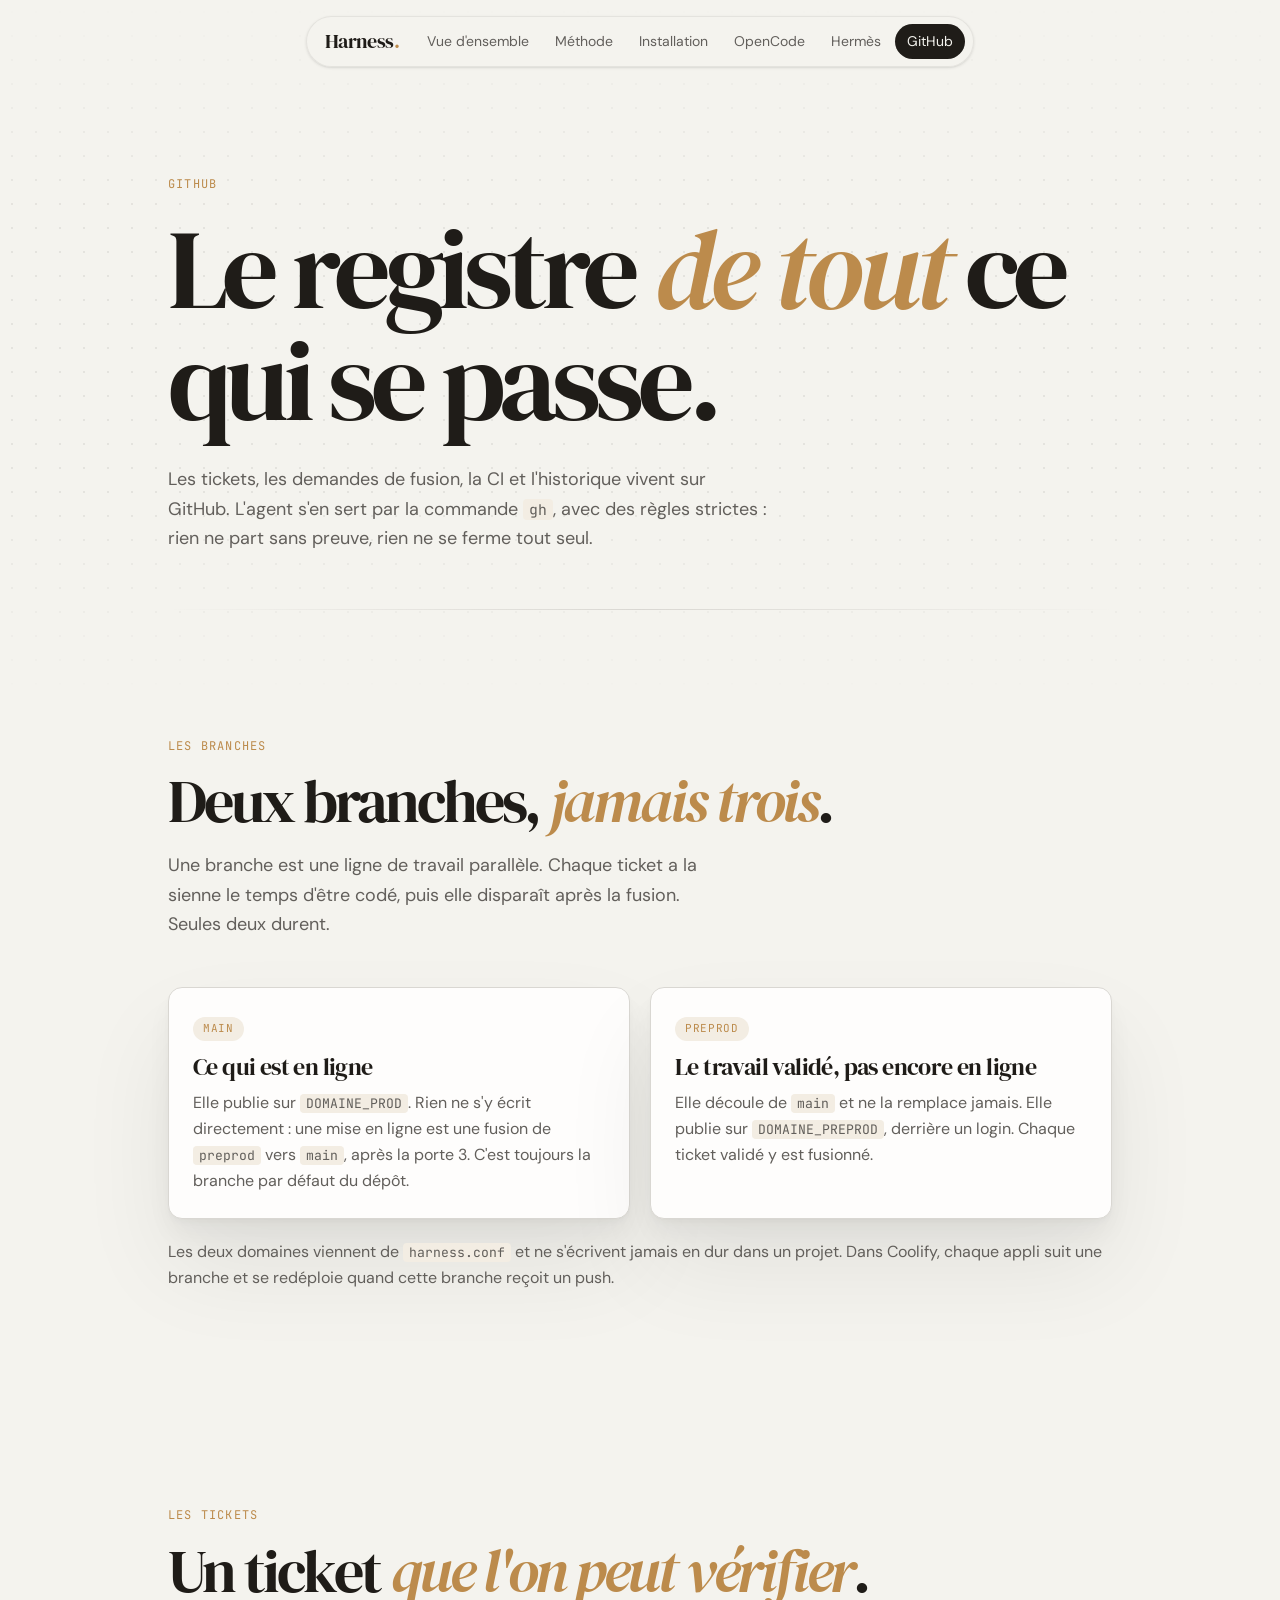
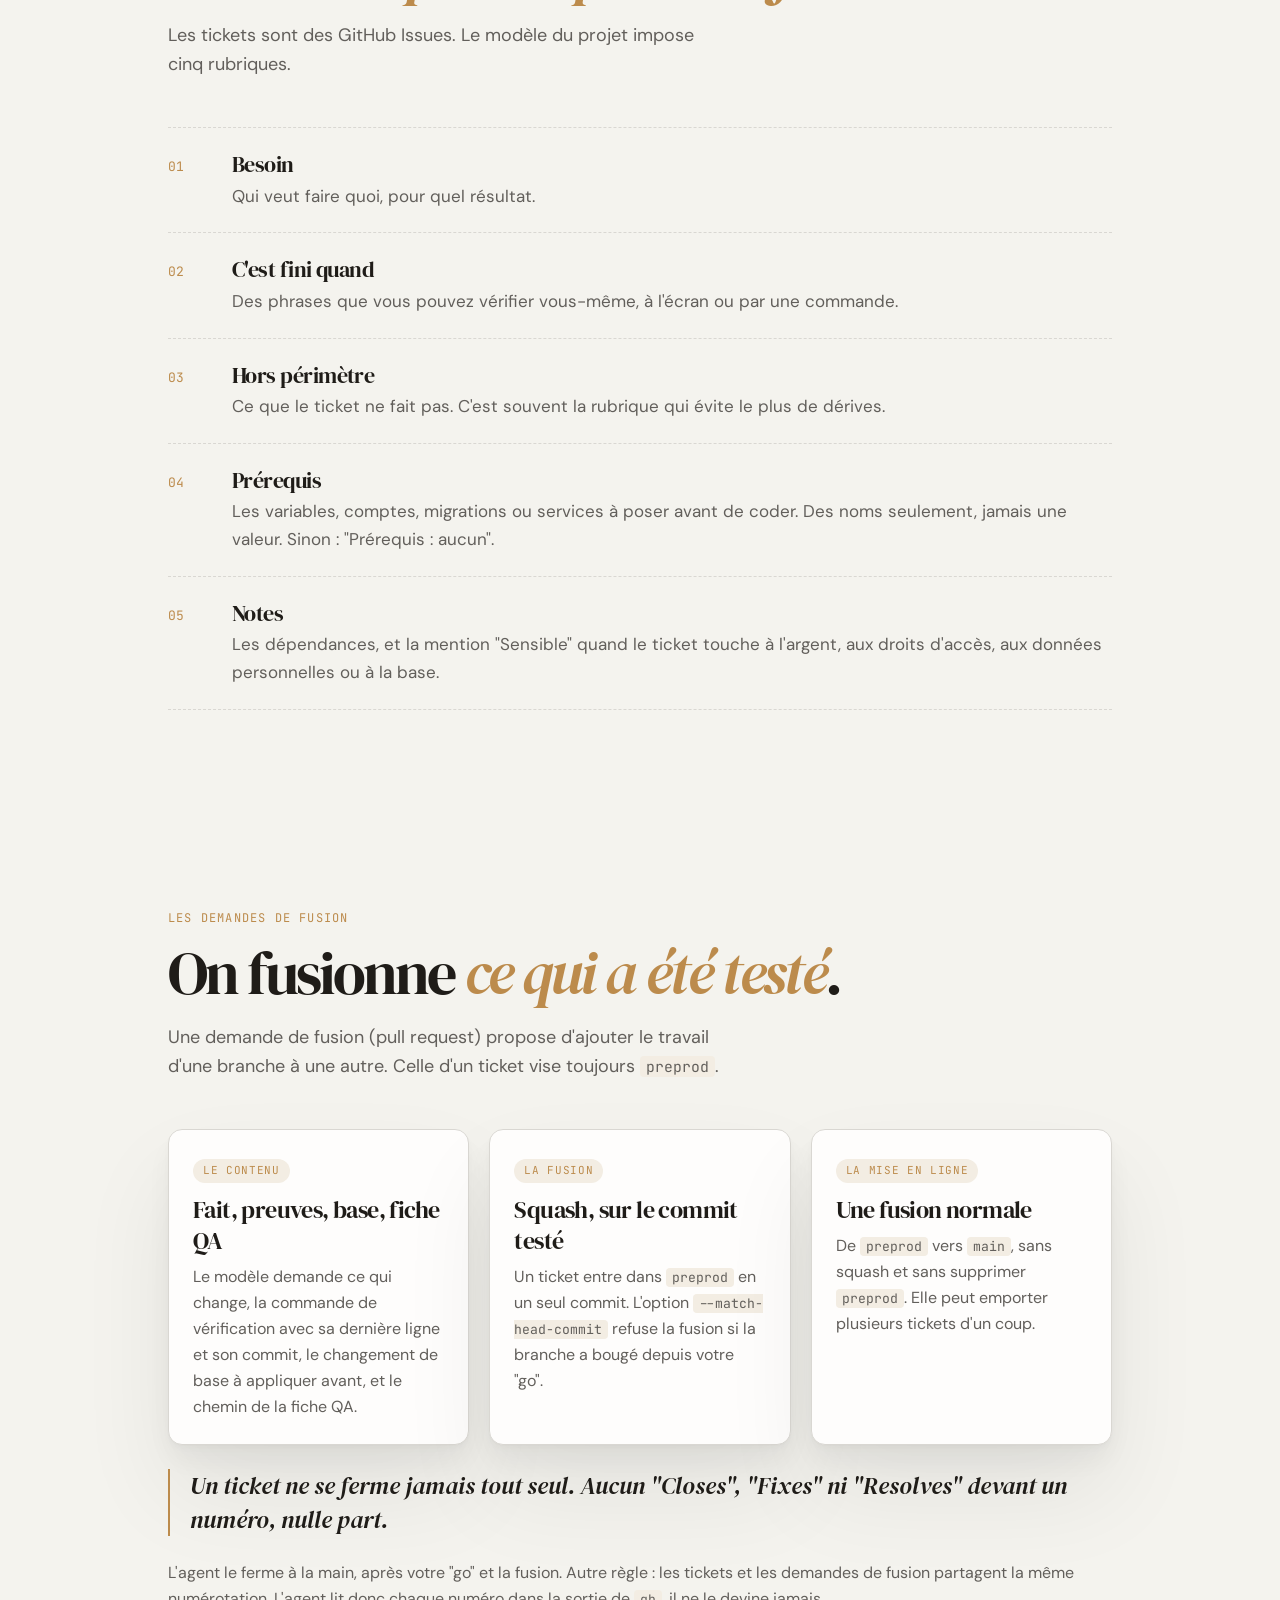
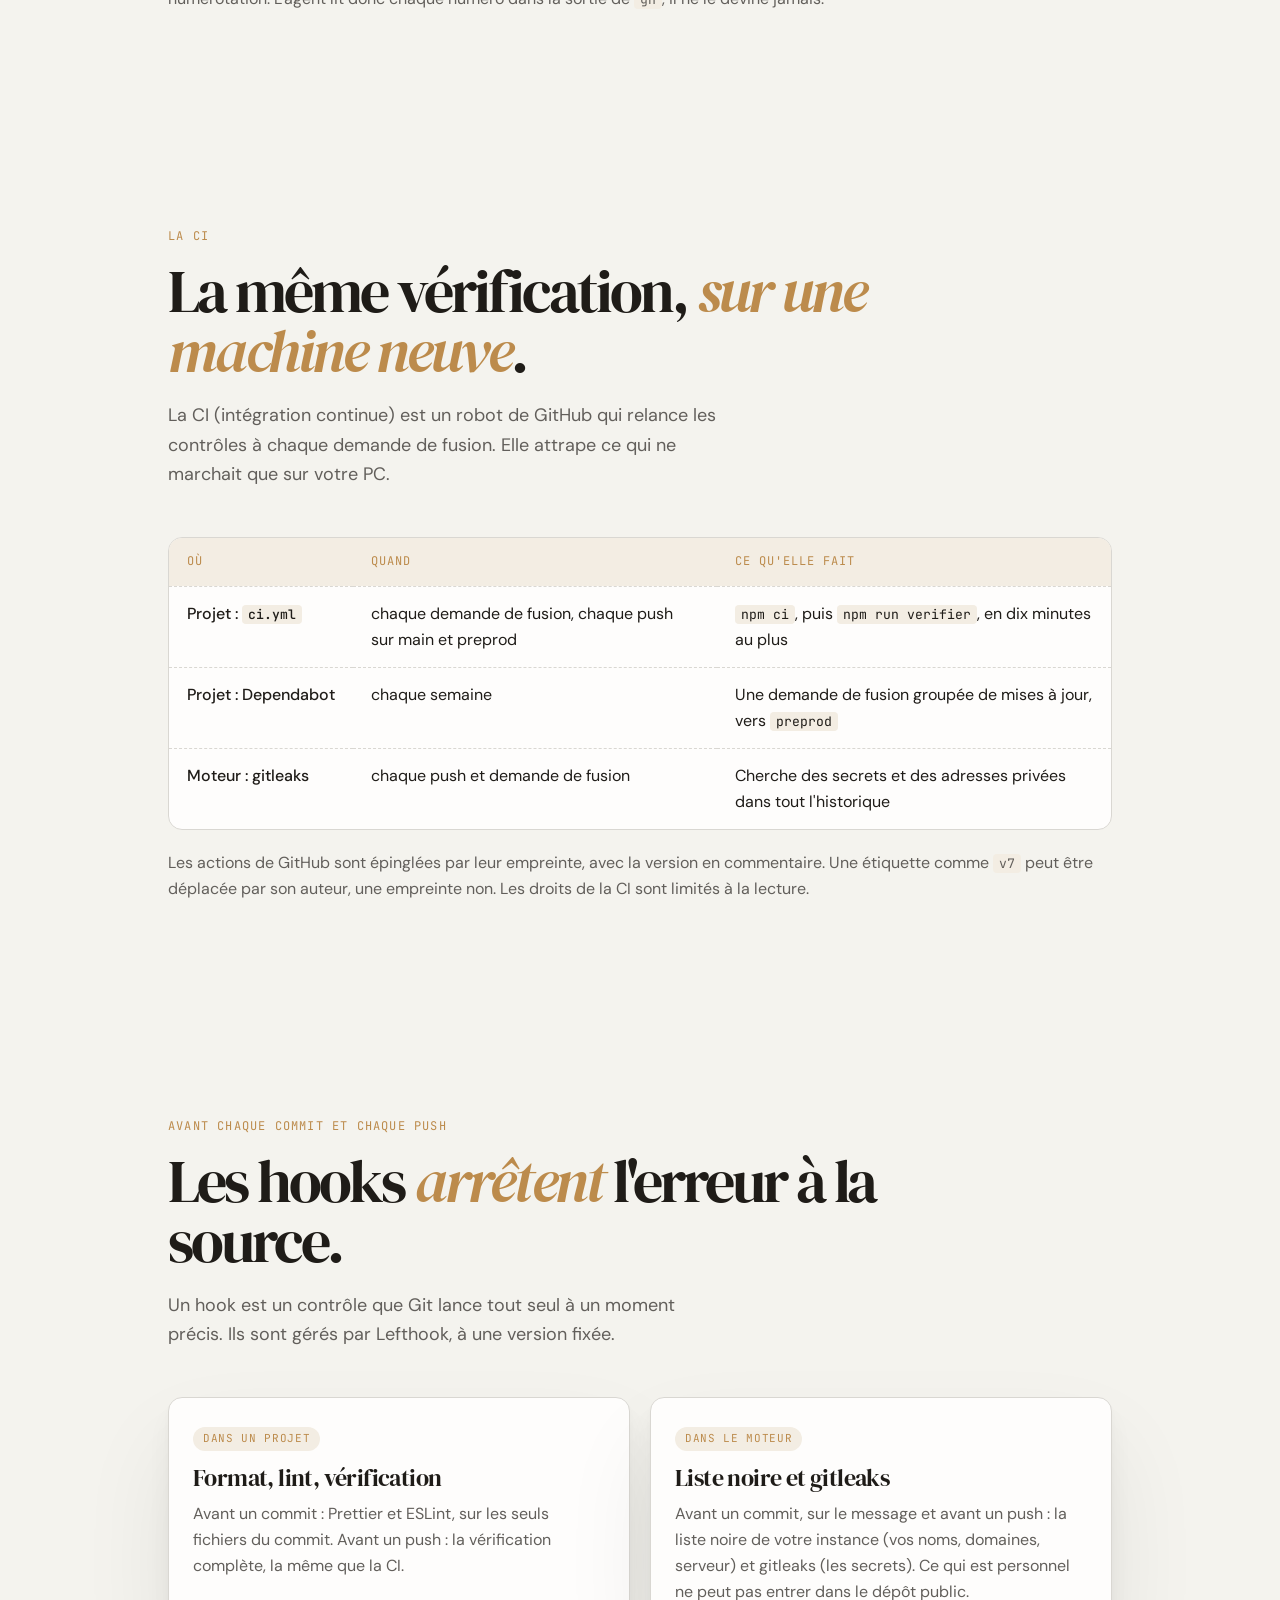
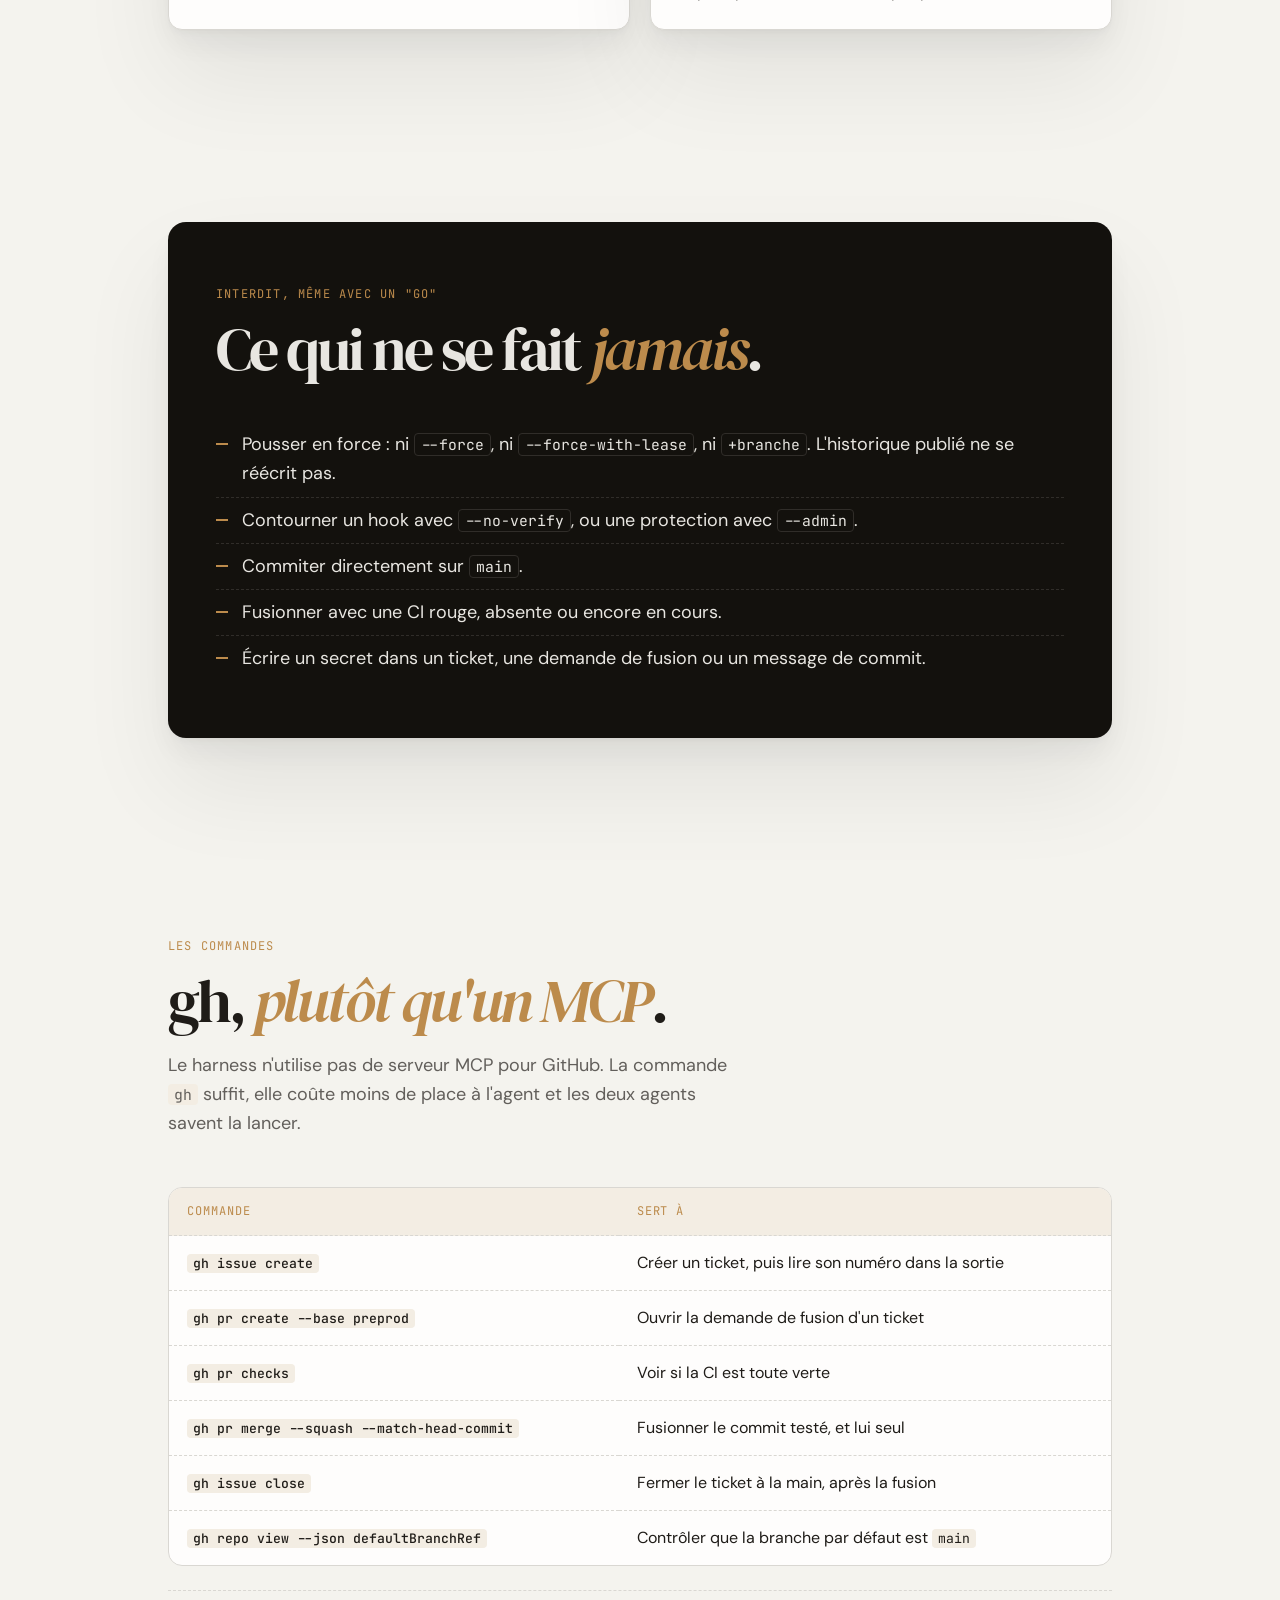
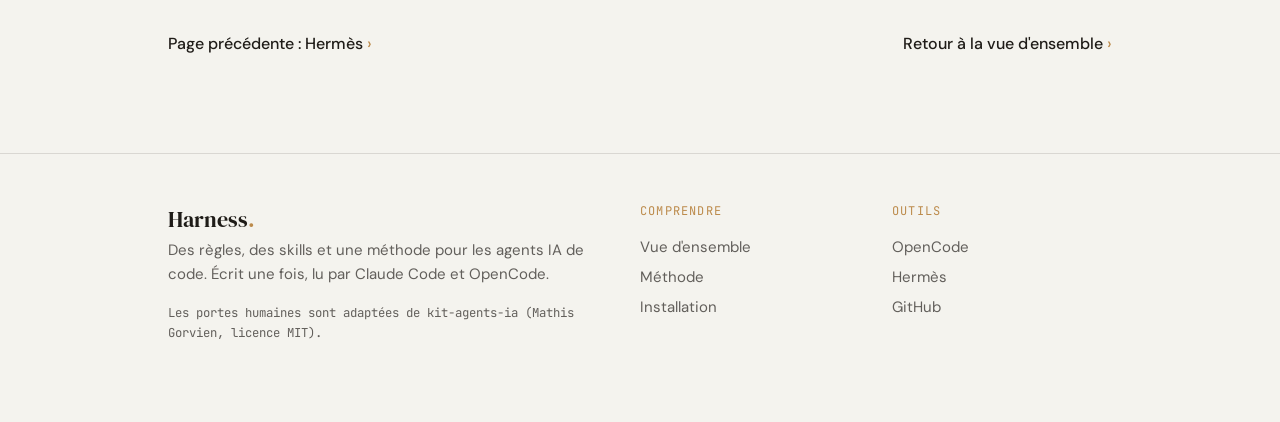
==== site/github.html @ 0ce88438 "Site de présentation du harness, six pages, lien depuis le README - site/ : vue d'ensemble, méthode," ====
<!doctype html>
<html lang="fr">
<head>
<meta charset="utf-8">
<meta name="viewport" content="width=device-width, initial-scale=1">
<title>Harness : GitHub</title>
<meta name="description" content="Comment le harness se sert de GitHub : deux branches, des tickets fins, des demandes de fusion prouvées, la CI et les garde-fous avant chaque push.">
<script>document.documentElement.classList.add("js")</script>
<link rel="preconnect" href="https://fonts.googleapis.com">
<link rel="preconnect" href="https://fonts.gstatic.com" crossorigin>
<link rel="stylesheet" href="https://fonts.googleapis.com/css2?family=DM+Sans:opsz,wght@9..40,400;9..40,500&family=DM+Serif+Display:ital@0;1&family=JetBrains+Mono&display=swap">
<link rel="stylesheet" href="assets/style.css">
<script src="assets/site.js" defer></script>
</head>
<body>
<a class="saut" href="#contenu">Aller au contenu</a>
<nav class="nav" aria-label="Pages du site">
  <div class="nav-pilule">
    <a class="nav-logo" href="index.html">Harness<span>.</span></a>
    <div class="nav-liens">
      <a href="index.html">Vue d'ensemble</a>
      <a href="methode.html">Méthode</a>
      <a href="installation.html">Installation</a>
      <a href="opencode.html">OpenCode</a>
      <a href="hermes.html">Hermès</a>
      <a href="github.html" aria-current="page">GitHub</a>
    </div>
  </div>
</nav>

<main id="contenu">
  <header class="hero">
    <div class="conteneur" data-decale="0.1">
      <span class="etiquette apparait">GitHub</span>
      <h1 class="apparait">Le registre <em>de tout</em> ce qui se passe.</h1>
      <p class="hero-texte apparait">Les tickets, les demandes de fusion, la CI et l'historique vivent sur GitHub. L'agent s'en sert par la commande <code>gh</code>, avec des règles strictes : rien ne part sans preuve, rien ne se ferme tout seul.</p>
      <div class="ligne-degrade apparait"></div>
    </div>
  </header>

  <section style="padding-top:24px">
    <div class="conteneur">
      <div class="titre-section">
        <span class="etiquette apparait">Les branches</span>
        <h2 class="masque"><span>Deux branches, <em>jamais trois</em>.</span></h2>
        <p class="sous-titre apparait">Une branche est une ligne de travail parallèle. Chaque ticket a la sienne le temps d'être codé, puis elle disparaît après la fusion. Seules deux durent.</p>
      </div>
      <div class="grille g2" data-decale="0.1">
        <article class="carte apparait"><span class="pastille">main</span><h3>Ce qui est en ligne</h3><p>Elle publie sur <code>DOMAINE_PROD</code>. Rien ne s'y écrit directement : une mise en ligne est une fusion de <code>preprod</code> vers <code>main</code>, après la porte 3. C'est toujours la branche par défaut du dépôt.</p></article>
        <article class="carte apparait"><span class="pastille">preprod</span><h3>Le travail validé, pas encore en ligne</h3><p>Elle découle de <code>main</code> et ne la remplace jamais. Elle publie sur <code>DOMAINE_PREPROD</code>, derrière un login. Chaque ticket validé y est fusionné.</p></article>
      </div>
      <p class="gris apparait" style="margin-top:20px;font-size:16px">Les deux domaines viennent de <code>harness.conf</code> et ne s'écrivent jamais en dur dans un projet. Dans Coolify, chaque appli suit une branche et se redéploie quand cette branche reçoit un push.</p>
    </div>
  </section>

  <section>
    <div class="conteneur">
      <div class="titre-section">
        <span class="etiquette apparait">Les tickets</span>
        <h2 class="masque"><span>Un ticket <em>que l'on peut vérifier</em>.</span></h2>
        <p class="sous-titre apparait">Les tickets sont des GitHub Issues. Le modèle du projet impose cinq rubriques.</p>
      </div>
      <ol class="numerotee" data-decale="0.06">
        <li class="apparait"><div><h3>Besoin</h3><p>Qui veut faire quoi, pour quel résultat.</p></div></li>
        <li class="apparait"><div><h3>C'est fini quand</h3><p>Des phrases que vous pouvez vérifier vous-même, à l'écran ou par une commande.</p></div></li>
        <li class="apparait"><div><h3>Hors périmètre</h3><p>Ce que le ticket ne fait pas. C'est souvent la rubrique qui évite le plus de dérives.</p></div></li>
        <li class="apparait"><div><h3>Prérequis</h3><p>Les variables, comptes, migrations ou services à poser avant de coder. Des noms seulement, jamais une valeur. Sinon : "Prérequis : aucun".</p></div></li>
        <li class="apparait"><div><h3>Notes</h3><p>Les dépendances, et la mention "Sensible" quand le ticket touche à l'argent, aux droits d'accès, aux données personnelles ou à la base.</p></div></li>
      </ol>
    </div>
  </section>

  <section>
    <div class="conteneur">
      <div class="titre-section">
        <span class="etiquette apparait">Les demandes de fusion</span>
        <h2 class="masque"><span>On fusionne <em>ce qui a été testé</em>.</span></h2>
        <p class="sous-titre apparait">Une demande de fusion (pull request) propose d'ajouter le travail d'une branche à une autre. Celle d'un ticket vise toujours <code>preprod</code>.</p>
      </div>
      <div class="grille g3" data-decale="0.08">
        <article class="carte apparait"><span class="pastille">le contenu</span><h3>Fait, preuves, base, fiche QA</h3><p>Le modèle demande ce qui change, la commande de vérification avec sa dernière ligne et son commit, le changement de base à appliquer avant, et le chemin de la fiche QA.</p></article>
        <article class="carte apparait"><span class="pastille">la fusion</span><h3>Squash, sur le commit testé</h3><p>Un ticket entre dans <code>preprod</code> en un seul commit. L'option <code>--match-head-commit</code> refuse la fusion si la branche a bougé depuis votre "go".</p></article>
        <article class="carte apparait"><span class="pastille">la mise en ligne</span><h3>Une fusion normale</h3><p>De <code>preprod</code> vers <code>main</code>, sans squash et sans supprimer <code>preprod</code>. Elle peut emporter plusieurs tickets d'un coup.</p></article>
      </div>
      <p class="citation apparait">Un ticket ne se ferme jamais tout seul. Aucun "Closes", "Fixes" ni "Resolves" devant un numéro, nulle part.</p>
      <p class="gris apparait" style="font-size:16px">L'agent le ferme à la main, après votre "go" et la fusion. Autre règle : les tickets et les demandes de fusion partagent la même numérotation. L'agent lit donc chaque numéro dans la sortie de <code>gh</code>, il ne le devine jamais.</p>
    </div>
  </section>

  <section>
    <div class="conteneur">
      <div class="titre-section">
        <span class="etiquette apparait">La CI</span>
        <h2 class="masque"><span>La même vérification, <em>sur une machine neuve</em>.</span></h2>
        <p class="sous-titre apparait">La CI (intégration continue) est un robot de GitHub qui relance les contrôles à chaque demande de fusion. Elle attrape ce qui ne marchait que sur votre PC.</p>
      </div>
      <div class="tableau-boite apparait">
        <table>
          <thead><tr><th>Où</th><th>Quand</th><th>Ce qu'elle fait</th></tr></thead>
          <tbody>
            <tr><td>Projet : <code>ci.yml</code></td><td>chaque demande de fusion, chaque push sur main et preprod</td><td><code>npm ci</code>, puis <code>npm run verifier</code>, en dix minutes au plus</td></tr>
            <tr><td>Projet : Dependabot</td><td>chaque semaine</td><td>Une demande de fusion groupée de mises à jour, vers <code>preprod</code></td></tr>
            <tr><td>Moteur : gitleaks</td><td>chaque push et demande de fusion</td><td>Cherche des secrets et des adresses privées dans tout l'historique</td></tr>
          </tbody>
        </table>
      </div>
      <p class="gris apparait" style="margin-top:20px;font-size:16px">Les actions de GitHub sont épinglées par leur empreinte, avec la version en commentaire. Une étiquette comme <code>v7</code> peut être déplacée par son auteur, une empreinte non. Les droits de la CI sont limités à la lecture.</p>
    </div>
  </section>

  <section>
    <div class="conteneur">
      <div class="titre-section">
        <span class="etiquette apparait">Avant chaque commit et chaque push</span>
        <h2 class="masque"><span>Les hooks <em>arrêtent</em> l'erreur à la source.</span></h2>
        <p class="sous-titre apparait">Un hook est un contrôle que Git lance tout seul à un moment précis. Ils sont gérés par Lefthook, à une version fixée.</p>
      </div>
      <div class="grille g2" data-decale="0.1">
        <article class="carte apparait"><span class="pastille">dans un projet</span><h3>Format, lint, vérification</h3><p>Avant un commit : Prettier et ESLint, sur les seuls fichiers du commit. Avant un push : la vérification complète, la même que la CI.</p></article>
        <article class="carte apparait"><span class="pastille">dans le moteur</span><h3>Liste noire et gitleaks</h3><p>Avant un commit, sur le message et avant un push : la liste noire de votre instance (vos noms, domaines, serveur) et gitleaks (les secrets). Ce qui est personnel ne peut pas entrer dans le dépôt public.</p></article>
      </div>
    </div>
  </section>

  <section>
    <div class="conteneur">
      <div class="sombre apparait">
        <span class="etiquette">Interdit, même avec un "go"</span>
        <h2 class="masque" style="margin-bottom:28px"><span>Ce qui ne se fait <em>jamais</em>.</span></h2>
        <ul class="puces">
          <li>Pousser en force : ni <code>--force</code>, ni <code>--force-with-lease</code>, ni <code>+branche</code>. L'historique publié ne se réécrit pas.</li>
          <li>Contourner un hook avec <code>--no-verify</code>, ou une protection avec <code>--admin</code>.</li>
          <li>Commiter directement sur <code>main</code>.</li>
          <li>Fusionner avec une CI rouge, absente ou encore en cours.</li>
          <li>Écrire un secret dans un ticket, une demande de fusion ou un message de commit.</li>
        </ul>
      </div>
    </div>
  </section>

  <section>
    <div class="conteneur">
      <div class="titre-section">
        <span class="etiquette apparait">Les commandes</span>
        <h2 class="masque"><span>gh, <em>plutôt qu'un MCP</em>.</span></h2>
        <p class="sous-titre apparait">Le harness n'utilise pas de serveur MCP pour GitHub. La commande <code>gh</code> suffit, elle coûte moins de place à l'agent et les deux agents savent la lancer.</p>
      </div>
      <div class="tableau-boite apparait">
        <table>
          <thead><tr><th>Commande</th><th>Sert à</th></tr></thead>
          <tbody>
            <tr><td><code>gh issue create</code></td><td>Créer un ticket, puis lire son numéro dans la sortie</td></tr>
            <tr><td><code>gh pr create --base preprod</code></td><td>Ouvrir la demande de fusion d'un ticket</td></tr>
            <tr><td><code>gh pr checks</code></td><td>Voir si la CI est toute verte</td></tr>
            <tr><td><code>gh pr merge --squash --match-head-commit</code></td><td>Fusionner le commit testé, et lui seul</td></tr>
            <tr><td><code>gh issue close</code></td><td>Fermer le ticket à la main, après la fusion</td></tr>
            <tr><td><code>gh repo view --json defaultBranchRef</code></td><td>Contrôler que la branche par défaut est <code>main</code></td></tr>
          </tbody>
        </table>
      </div>
      <div class="suivant">
        <a class="lien-fleche" href="hermes.html">Page précédente : Hermès</a>
        <a class="lien-fleche" href="index.html">Retour à la vue d'ensemble</a>
      </div>
    </div>
  </section>
</main>

<footer class="pied">
  <div class="conteneur pied-grille">
    <div>
      <b>Harness<span style="color:var(--accent)">.</span></b>
      <p>Des règles, des skills et une méthode pour les agents IA de code. Écrit une fois, lu par Claude Code et OpenCode.</p>
      <p class="mono">Les portes humaines sont adaptées de kit-agents-ia (Mathis Gorvien, licence MIT).</p>
    </div>
    <div><h4>Comprendre</h4><ul><li><a href="index.html">Vue d'ensemble</a></li><li><a href="methode.html">Méthode</a></li><li><a href="installation.html">Installation</a></li></ul></div>
    <div><h4>Outils</h4><ul><li><a href="opencode.html">OpenCode</a></li><li><a href="hermes.html">Hermès</a></li><li><a href="github.html">GitHub</a></li></ul></div>
  </div>
</footer>
</body>
</html>
---- site/assets/style.css ----
/* Site du harness. Style suivi : site/DESIGN.md (carnet papier, un seul accent ocre, apparitions floues puis nettes). */

:root {
  --radius: 10px;
  --background: #f4f3ee;
  --foreground: #1f1c18;
  --card: #fefdfc;
  --primary: #1f1c18;
  --primary-foreground: #f4f3ee;
  --primary-hover: #2d2a27;
  --muted: #e8e6e1;
  --muted-foreground: #625f5b;
  --accent: #bc8b4c;
  --accent-hover: #a87a3b;
  --accent-light: #e7d7be;
  --accent-subtle: #f3ede3;
  --border: #d9d7d2;
  --success: #668667;
  --sombre-fond: #13110d;
  --sombre-texte: #e8e6e1;
  --sombre-gris: #7f7c77;
  --sombre-bord: #302d29;
  --shadow-float: 0 1px 2px rgba(0,0,0,.02), 0 4px 8px rgba(0,0,0,.03), 0 16px 32px rgba(0,0,0,.05), 0 48px 96px rgba(0,0,0,.07);
  --shadow-sm: 0 1px 3px rgba(0,0,0,.1), 0 1px 2px -1px rgba(0,0,0,.1);
  --ease: cubic-bezier(.22, 1, .36, 1);
  --serif: "DM Serif Display", Georgia, "Times New Roman", serif;
  --sans: "DM Sans", system-ui, -apple-system, "Segoe UI", sans-serif;
  --mono: "JetBrains Mono", ui-monospace, "SFMono-Regular", Menlo, monospace;
  color-scheme: light;
}

@media (prefers-color-scheme: dark) {
  :root {
    --background: #13110d;
    --foreground: #e8e6e1;
    --card: #1a1714;
    --primary: #e8e6e1;
    --primary-foreground: #13110d;
    --primary-hover: #d3d1cb;
    --muted: #26231f;
    --muted-foreground: #a09c96;
    --accent: #c99858;
    --accent-hover: #dcab6d;
    --accent-light: #3e3323;
    --accent-subtle: #231e17;
    --border: #302d29;
    /* Le bloc sombre s'inverse : il reste le seul contraste fort de la page. */
    --sombre-fond: #e8e6e1;
    --sombre-texte: #13110d;
    --sombre-gris: #625f5b;
    --sombre-bord: #d9d7d2;
    --shadow-float: 0 1px 2px rgba(0,0,0,.2), 0 16px 32px rgba(0,0,0,.3);
    color-scheme: dark;
  }
}

*, *::before, *::after { box-sizing: border-box; }
html { -webkit-text-size-adjust: 100%; scroll-behavior: smooth; }
body {
  margin: 0;
  background: var(--background);
  color: var(--foreground);
  font-family: var(--sans);
  font-size: 18px;
  line-height: 1.625;
  overflow-x: hidden;
}
img, svg { max-width: 100%; }
a { color: inherit; }
::selection { background: var(--accent-light); }
:focus-visible { outline: 2px solid var(--accent); outline-offset: 3px; border-radius: 4px; }

.saut { position: absolute; left: -9999px; }
.saut:focus { left: 16px; top: 16px; z-index: 100; background: var(--card); padding: 8px 14px; border-radius: var(--radius); }

.conteneur { max-width: 1024px; margin: 0 auto; padding: 0 40px; }
@media (max-width: 640px) { .conteneur { padding: 0 16px; } body { font-size: 17px; } }

/* Navigation en pilule flottante */
.nav {
  position: fixed; inset: 16px 0 auto 0; z-index: 50;
  display: flex; justify-content: center; padding: 0 16px;
  transition: inset .3s var(--ease);
}
.nav.serree { inset: 8px 0 auto 0; }
.nav-pilule {
  display: flex; align-items: center; gap: 4px; max-width: 100%;
  padding: 6px 8px; border-radius: 9999px;
  border: 1px solid color-mix(in srgb, var(--border) 60%, transparent);
  background: color-mix(in srgb, var(--background) 88%, transparent);
  backdrop-filter: blur(24px); -webkit-backdrop-filter: blur(24px);
  box-shadow: var(--shadow-sm);
}
.nav-logo {
  font-family: var(--serif); font-size: 20px; letter-spacing: -.03em;
  text-decoration: none; padding: 2px 12px 2px 10px; white-space: nowrap;
}
.nav-logo span { color: var(--accent); }
.nav-liens { display: flex; gap: 2px; overflow-x: auto; scrollbar-width: none; }
.nav-liens::-webkit-scrollbar { display: none; }
.nav-liens a {
  font-size: 14px; color: var(--muted-foreground); text-decoration: none;
  padding: 6px 12px; border-radius: 9999px; white-space: nowrap;
  transition: color .2s, background .2s;
}
.nav-liens a:hover { color: var(--foreground); }
.nav-liens a[aria-current="page"] { color: var(--primary-foreground); background: var(--primary); }
@media (max-width: 640px) { .nav-logo { display: none; } }

/* Hero */
.hero { position: relative; padding: 168px 0 96px; }
.hero::before {
  content: ""; position: absolute; inset: 0; z-index: -1; opacity: .07;
  background: radial-gradient(circle, var(--foreground) 1px, transparent 1px) 0 0 / 24px 24px;
  -webkit-mask-image: linear-gradient(to bottom, transparent, #000 30%, #000 70%, transparent);
  mask-image: linear-gradient(to bottom, transparent, #000 30%, #000 70%, transparent);
}
.hero-centre { text-align: center; }
.etiquette {
  display: inline-block; font-family: var(--mono); font-size: 12px;
  letter-spacing: .1em; text-transform: uppercase; color: var(--accent);
}
h1, h2, h3 { font-family: var(--serif); font-weight: 400; margin: 0; }
h1 { font-size: clamp(48px, 9vw, 112px); letter-spacing: -.05em; line-height: 1; margin-top: 16px; }
h1 em, h2 em { font-style: italic; color: var(--accent); }
.hero-texte { max-width: 600px; color: var(--muted-foreground); margin: 28px 0 0; }
.hero-centre .hero-texte { margin-left: auto; margin-right: auto; }
.ligne-degrade { height: 1px; margin-top: 56px; background: linear-gradient(to right, transparent, var(--border), transparent); }

.boutons { display: flex; flex-wrap: wrap; gap: 12px 24px; align-items: center; margin-top: 32px; }
.hero-centre .boutons { justify-content: center; }
.bouton {
  display: inline-block; font-weight: 500; font-size: 16px; text-decoration: none;
  padding: 12px 28px; border-radius: var(--radius);
  background: var(--primary); color: var(--primary-foreground);
  transition: all .2s var(--ease);
}
.bouton:hover { background: var(--primary-hover); }
.bouton:active, .lien-fleche:active { transform: scale(.97); }
.bouton-accent { background: var(--accent); color: #fff; }
.bouton-accent:hover { background: var(--accent-hover); }
.lien-fleche { font-size: 16px; font-weight: 500; text-decoration: none; display: inline-block; transition: color .2s; }
.lien-fleche::after { content: " \203A"; color: var(--accent); }
.lien-fleche:hover { color: var(--accent); }

/* Sections */
section { padding: 96px 0; }
@media (max-width: 640px) { section { padding: 64px 0; } .hero { padding: 128px 0 64px; } }
.titre-section { max-width: 720px; margin-bottom: 48px; }
h2 { font-size: clamp(36px, 6vw, 60px); letter-spacing: -.05em; line-height: 1; margin-top: 12px; }
.sous-titre { color: var(--muted-foreground); max-width: 560px; margin: 20px 0 0; }
h3 { font-size: 24px; letter-spacing: -.025em; line-height: 1.3; }
p { margin: 0 0 16px; }
.gris { color: var(--muted-foreground); }
.separateur { border: 0; border-top: 1px solid var(--border); margin: 0; }
code, .mono { font-family: var(--mono); font-size: .82em; }
code { background: var(--accent-subtle); padding: 1px 6px; border-radius: 4px; }
pre {
  font-family: var(--mono); font-size: 14px; line-height: 1.6;
  background: var(--card); border: 1px solid var(--border); border-radius: 14px;
  padding: 18px 20px; overflow-x: auto; margin: 0 0 16px;
}
pre code { background: none; padding: 0; font-size: inherit; }

/* Révélation de titre par masque */
.masque { display: block; overflow: hidden; padding-bottom: .25em; margin-bottom: -.25em; }
.masque > span { display: block; }

/* Grilles et cartes */
.grille { display: grid; gap: 20px; }
.g2 { grid-template-columns: repeat(2, minmax(0, 1fr)); }
.g3 { grid-template-columns: repeat(3, minmax(0, 1fr)); }
@media (max-width: 860px) { .g3 { grid-template-columns: repeat(2, minmax(0, 1fr)); } }
@media (max-width: 640px) { .g2, .g3 { grid-template-columns: minmax(0, 1fr); } }
.carte {
  background: var(--card); border: 1px solid var(--border); border-radius: 14px;
  padding: 24px; box-shadow: var(--shadow-float);
}
.carte h3 { margin: 10px 0 8px; }
.carte p { color: var(--muted-foreground); font-size: 16px; margin: 0; }
.carte-lien { text-decoration: none; display: block; transition: transform .3s var(--ease); }
.carte-lien:hover { transform: translateY(-3px); }
.carte-lien .lien-fleche { margin-top: 14px; }
.pastille {
  display: inline-block; font-family: var(--mono); font-size: 11px; letter-spacing: .06em; text-transform: uppercase;
  padding: 3px 10px; border-radius: 9999px; background: var(--accent-subtle); color: var(--accent);
}

/* Chiffres */
.chiffres { display: grid; grid-template-columns: repeat(4, minmax(0, 1fr)); gap: 0; }
.chiffre { padding: 8px 20px; border-left: 1px dashed var(--border); }
.chiffre:first-child { border-left: 0; padding-left: 0; }
.chiffre b { display: block; font-family: var(--serif); font-weight: 400; font-size: clamp(48px, 7vw, 76px); letter-spacing: -.05em; line-height: 1; color: var(--accent); }
.chiffre span { font-family: var(--mono); font-size: 12px; letter-spacing: .08em; text-transform: uppercase; color: var(--muted-foreground); }
@media (max-width: 640px) {
  .chiffres { grid-template-columns: repeat(2, minmax(0, 1fr)); row-gap: 28px; }
  .chiffre:nth-child(3) { border-left: 0; padding-left: 0; }
}

/* Listes numérotées 01, 02... */
.numerotee { list-style: none; padding: 0; margin: 0; counter-reset: n; }
.numerotee > li {
  counter-increment: n; display: grid; grid-template-columns: 56px minmax(0, 1fr); gap: 8px;
  padding: 22px 0; border-top: 1px dashed var(--border);
}
.numerotee > li:last-child { border-bottom: 1px dashed var(--border); }
.numerotee > li::before { content: counter(n, decimal-leading-zero); font-family: var(--mono); font-size: 13px; color: var(--accent); padding-top: 6px; }
.numerotee h3 { font-size: 22px; margin-bottom: 4px; }
.numerotee p { color: var(--muted-foreground); margin: 0; font-size: 17px; }

/* Puces à barre d'accent */
.puces { list-style: none; padding: 0; margin: 0; }
.puces li { position: relative; padding: 8px 0 8px 26px; }
.puces li::before { content: ""; position: absolute; left: 0; top: 21px; width: 12px; height: 2px; background: var(--accent); }

/* Citation */
.citation { font-family: var(--serif); font-style: italic; font-size: 24px; line-height: 1.4; border-left: 2px solid var(--accent); padding-left: 20px; margin: 24px 0; }

/* Le seul bloc sombre de la page */
.sombre {
  background: var(--sombre-fond); color: var(--sombre-texte);
  border-radius: 18px; padding: 56px 48px; box-shadow: var(--shadow-float);
}
.sombre .gris, .sombre p { color: var(--sombre-gris); }
.sombre .puces li { border-top: 1px dashed var(--sombre-bord); color: var(--sombre-texte); }
.sombre .puces li:first-child { border-top: 0; }
.sombre code { background: transparent; border: 1px solid var(--sombre-bord); color: var(--sombre-texte); }
@media (max-width: 640px) { .sombre { padding: 36px 20px; } }

/* Tableaux */
.tableau-boite { overflow-x: auto; border: 1px solid var(--border); border-radius: 14px; background: var(--card); }
table { border-collapse: collapse; width: 100%; font-size: 16px; }
th, td { text-align: left; padding: 14px 18px; vertical-align: top; border-top: 1px dashed var(--border); }
thead th { border-top: 0; font-family: var(--mono); font-weight: 400; font-size: 12px; letter-spacing: .08em; text-transform: uppercase; color: var(--accent); background: var(--accent-subtle); }
td:first-child { font-weight: 500; white-space: nowrap; }

/* Frise d'étapes */
.frise { position: relative; list-style: none; margin: 0; padding: 0 0 0 36px; }
.frise::before { content: ""; position: absolute; left: 7px; top: 8px; bottom: 8px; width: 1px; background: var(--border); }
.frise::after { content: ""; position: absolute; left: 7px; top: 8px; bottom: 8px; width: 1px; background: var(--accent); transform-origin: top; transform: scaleY(var(--remplissage, 0)); }
.frise > li { position: relative; padding: 0 0 36px; }
.frise > li:last-child { padding-bottom: 0; }
.frise > li::before {
  content: ""; position: absolute; z-index: 1; left: -36px; top: 8px; width: 15px; height: 15px; border-radius: 50%;
  background: var(--background); border: 2px solid var(--accent);
}
.frise .porte::before { background: var(--accent); }
.frise h3 { font-size: 24px; }
.frise p { color: var(--muted-foreground); margin: 6px 0 0; }

/* Pile de cartes qui tourne */
.pile { position: relative; height: 270px; max-width: 420px; margin: 56px auto 0; }
.pile .carte {
  position: absolute; inset: 0 0 auto 0; transform-origin: center top; text-align: left;
  transition: transform .9s var(--ease), opacity .9s var(--ease);
}
.pile .carte p { font-family: var(--serif); font-style: italic; font-size: 21px; line-height: 1.4; color: var(--foreground); border-left: 2px solid var(--accent); padding-left: 16px; margin: 14px 0; }
.pile .meta { display: flex; justify-content: space-between; align-items: center; font-family: var(--mono); font-size: 12px; color: var(--muted-foreground); }
.pile .meta .etiquette { font-size: 11px; }
.pile [data-pos="0"] { transform: translateY(0) scale(1); opacity: 1; z-index: 3; }
.pile [data-pos="1"] { transform: translateY(-10px) scale(.95); opacity: 1; z-index: 2; }
.pile [data-pos="2"] { transform: translateY(-20px) scale(.9); opacity: .5; z-index: 1; }
.pile [data-pos="3"] { transform: translateY(-10px) scale(.95); opacity: 0; z-index: 0; }

/* Appel final avec glyphe en filigrane */
.final { position: relative; text-align: center; padding: 120px 0; overflow: hidden; }
.final::before {
  content: "&"; position: absolute; left: 50%; top: 50%; transform: translate(-50%, -54%);
  font-family: var(--serif); font-size: clamp(260px, 40vw, 440px); line-height: 1; color: var(--accent-light); z-index: -1;
}
.final .sous-titre { margin-left: auto; margin-right: auto; }
.final .boutons { justify-content: center; }

/* Pied de page */
.pied { border-top: 1px solid var(--border); padding: 48px 0 64px; font-size: 15px; color: var(--muted-foreground); }
.pied-grille { display: grid; grid-template-columns: 2fr 1fr 1fr; gap: 32px; }
.pied b { font-family: var(--serif); font-weight: 400; font-size: 22px; color: var(--foreground); }
.pied h4 { font-family: var(--mono); font-weight: 400; font-size: 12px; letter-spacing: .1em; text-transform: uppercase; color: var(--accent); margin: 0 0 10px; }
.pied ul { list-style: none; margin: 0; padding: 0; }
.pied li { padding: 3px 0; }
.pied a { text-decoration: none; }
.pied a:hover { color: var(--foreground); }
@media (max-width: 640px) { .pied-grille { grid-template-columns: 1fr; } }

/* Page suivante */
.suivant { display: flex; justify-content: space-between; gap: 16px; flex-wrap: wrap; padding: 40px 0 0; border-top: 1px dashed var(--border); margin-top: 24px; }

/* Animations : seulement si le script tourne et que l'utilisateur ne demande pas moins de mouvement */
@media (prefers-reduced-motion: no-preference) {
  .js .apparait { opacity: 0; filter: blur(4px); transform: translateY(var(--y, 20px)); transition: opacity .8s var(--ease) var(--d, 0s), filter .8s var(--ease) var(--d, 0s), transform .8s var(--ease) var(--d, 0s); }
  .js .apparait.vu { opacity: 1; filter: blur(0); transform: none; }
  .js .masque > span { transform: translateY(110%); filter: blur(4px); transition: transform .9s var(--ease) var(--d, 0s), filter .9s var(--ease) var(--d, 0s); }
  .js .masque.vu > span { transform: none; filter: blur(0); }
  .js .frise::after { transition: transform 1.6s var(--ease); }
  @keyframes respire { 0%, 100% { color: var(--accent); } 50% { color: var(--accent-hover); } }
  h1 em { animation: respire 8s ease-in-out infinite; }
  @keyframes point-vivant { 0%, 100% { opacity: 1; } 50% { opacity: .4; } }
  .vivant::before { animation: point-vivant 2s ease-in-out infinite; }
}
.vivant::before { content: ""; display: inline-block; width: 7px; height: 7px; border-radius: 50%; background: var(--success); margin-right: 8px; vertical-align: 1px; }
@media (prefers-reduced-motion: reduce) {
  html { scroll-behavior: auto; }
  .pile .carte { transition: none; }
  .frise::after { transform: none; }
}
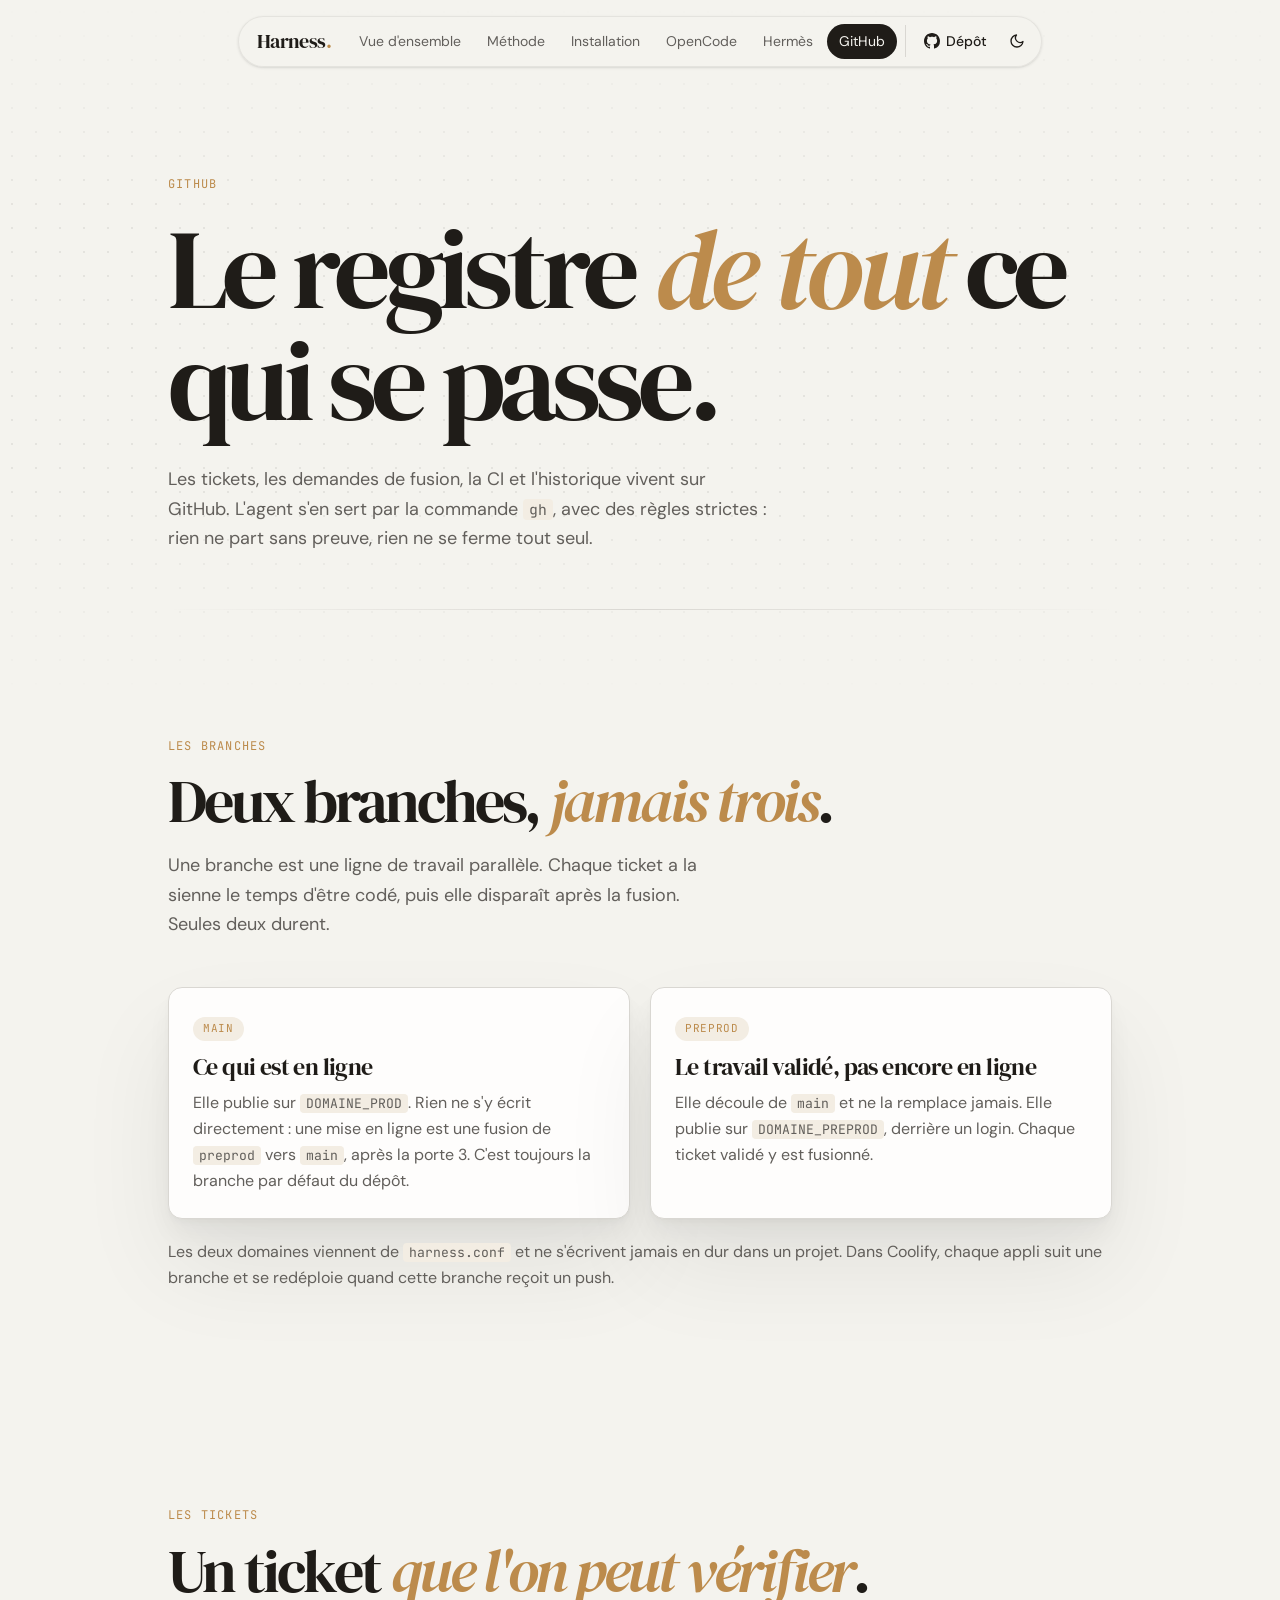
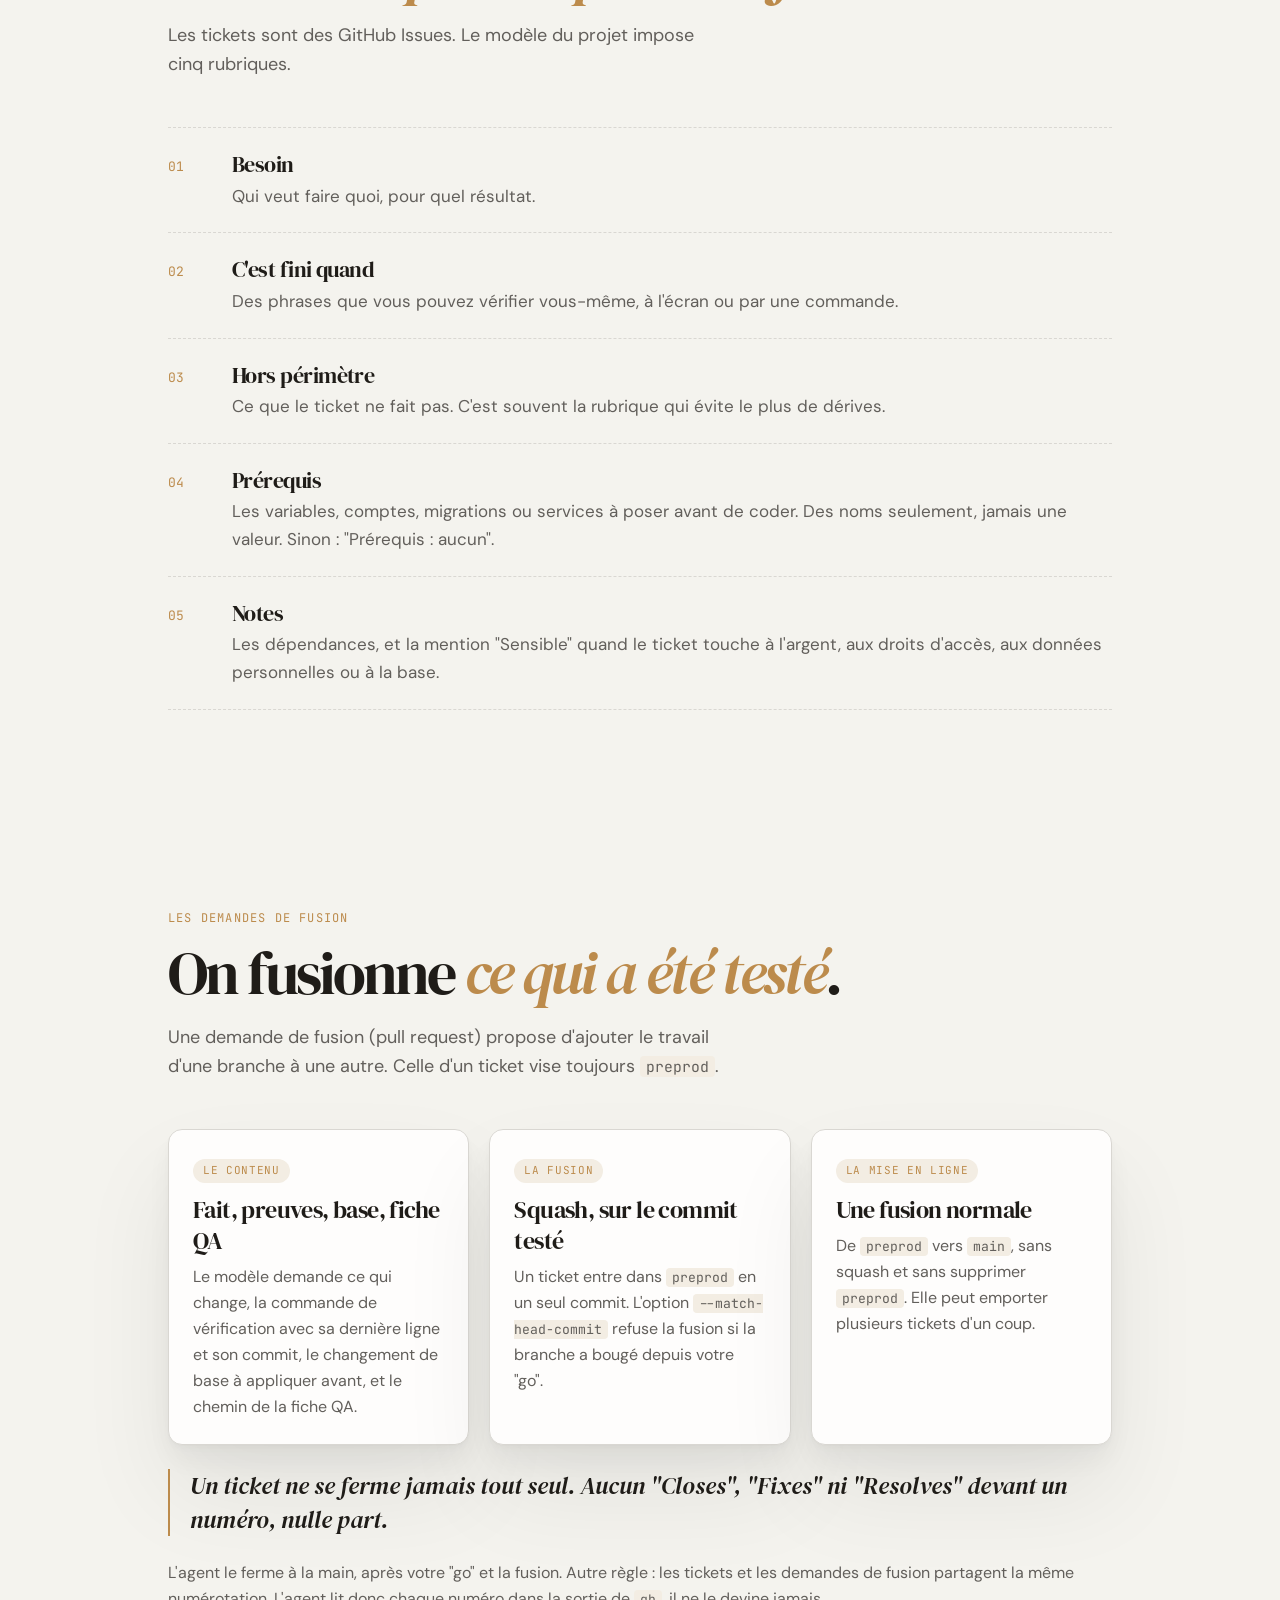
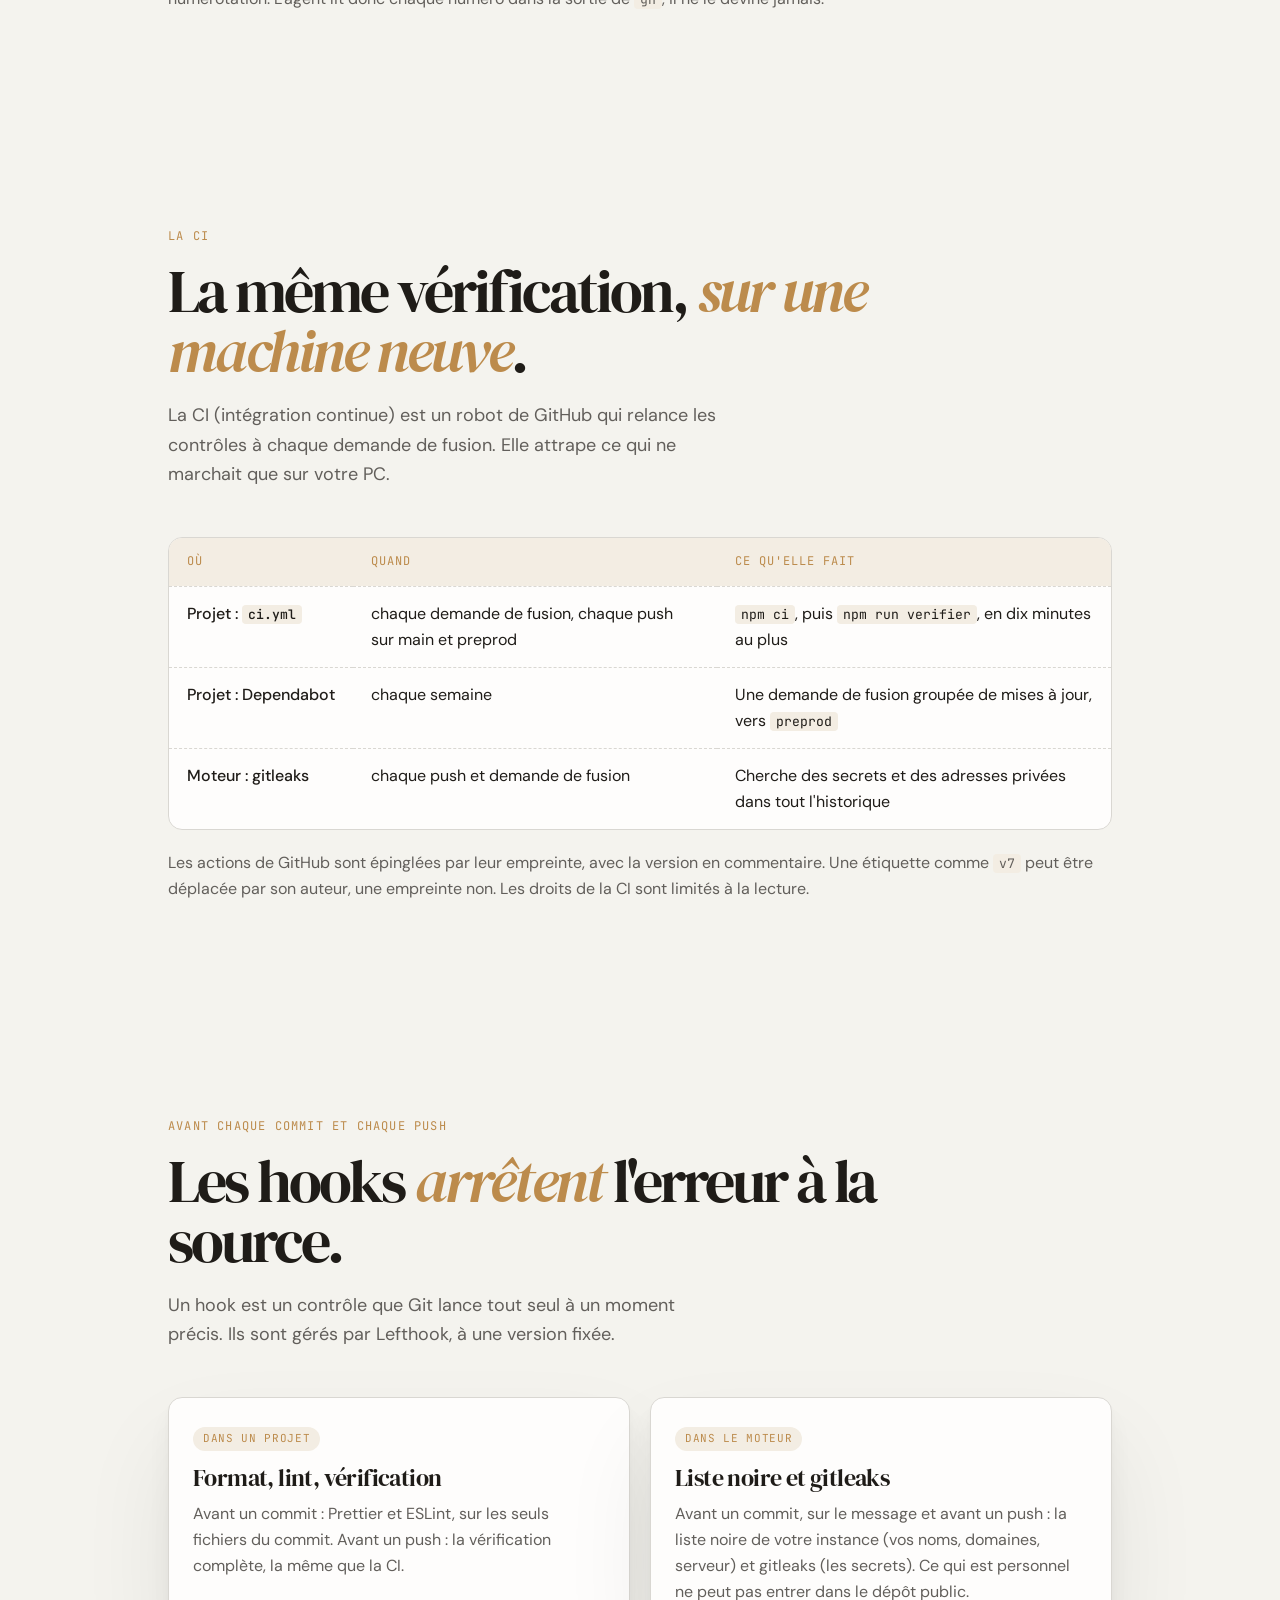
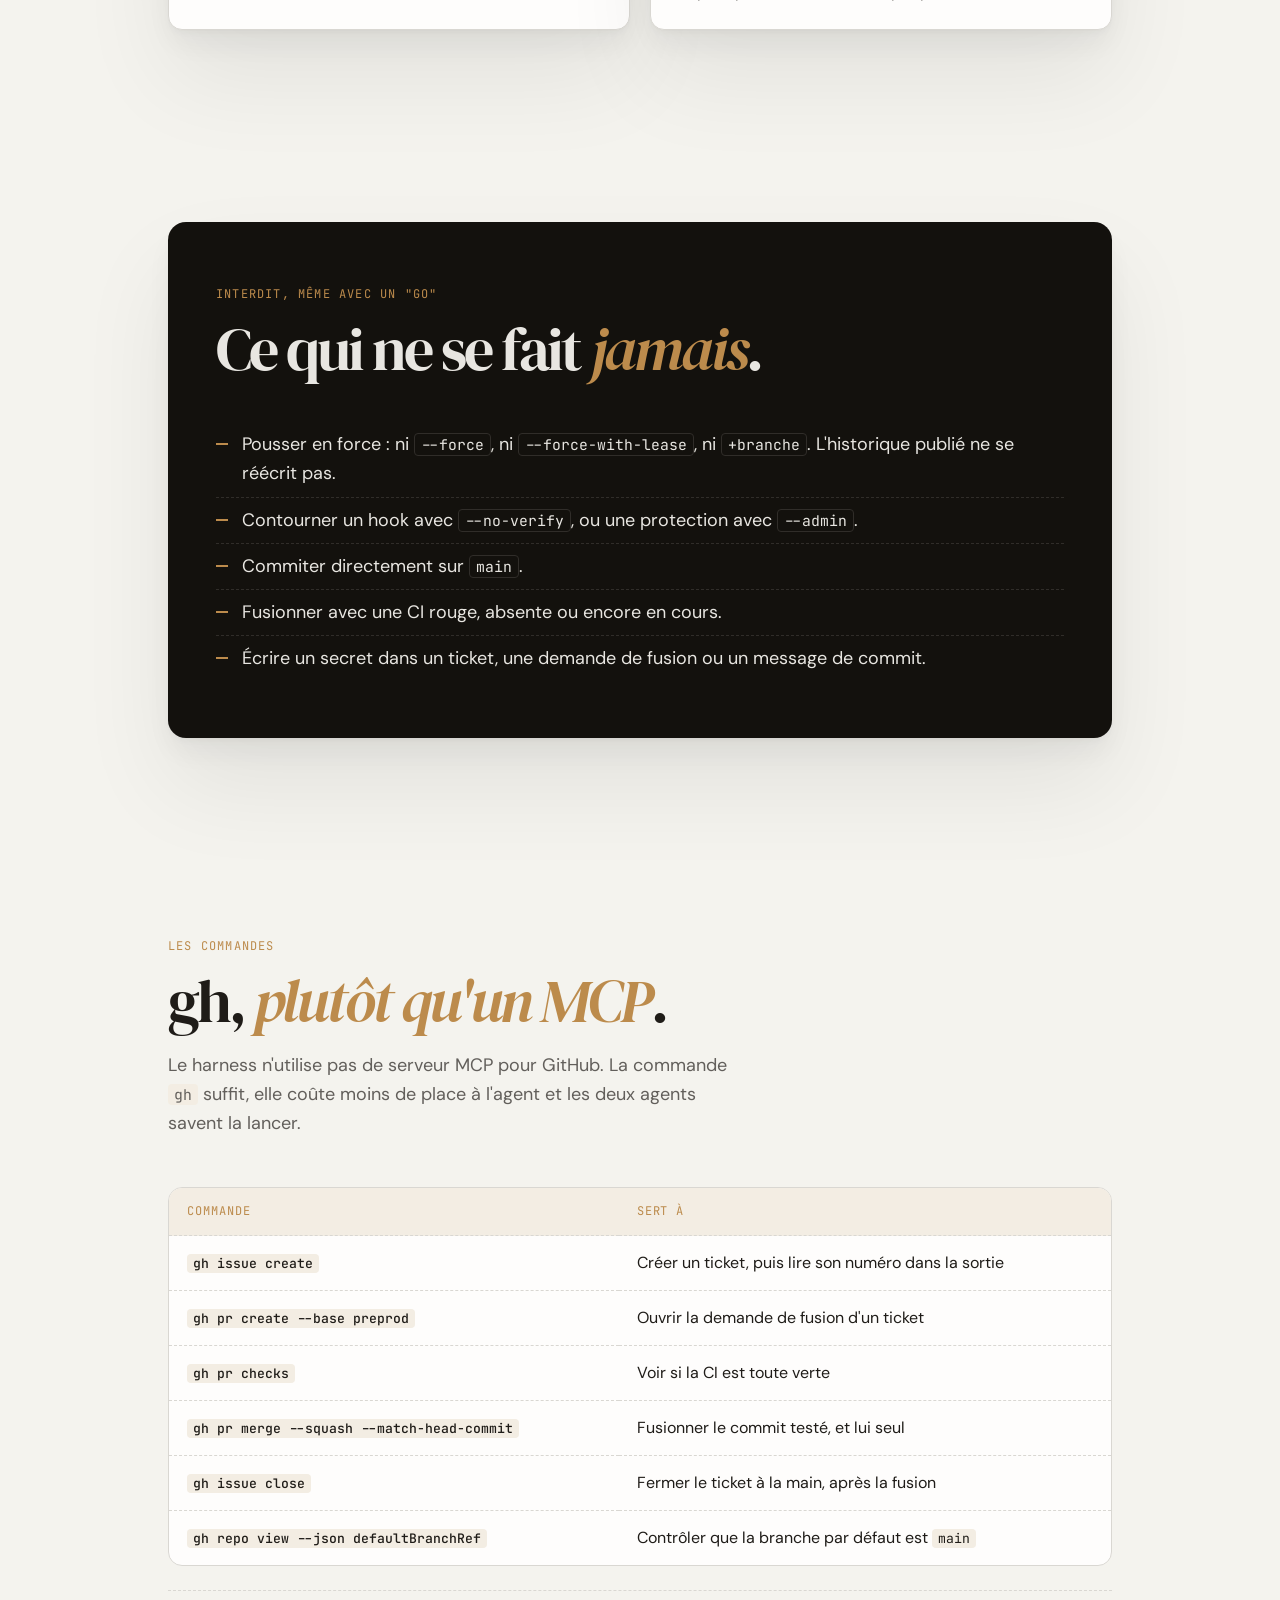
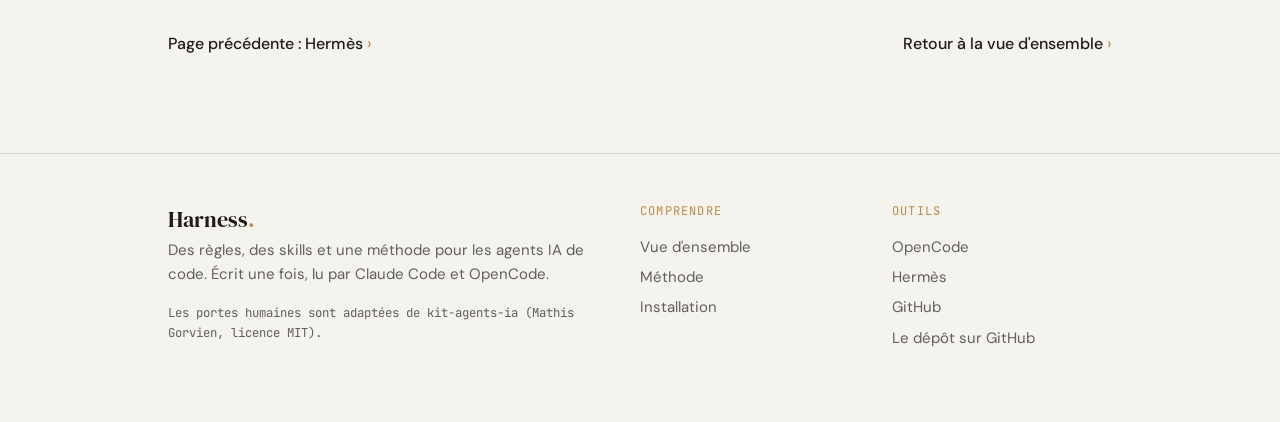
==== commit 058bb73c: "Site : bouton clair ou sombre, lien vers le dépôt GitHub - Navigation : bouton lune ou soleil, choix" ====
--- a/site/github.html
+++ b/site/github.html
@@ -5,7 +5,7 @@
 <meta name="viewport" content="width=device-width, initial-scale=1">
 <title>Harness : GitHub</title>
 <meta name="description" content="Comment le harness se sert de GitHub : deux branches, des tickets fins, des demandes de fusion prouvées, la CI et les garde-fous avant chaque push.">
-<script>document.documentElement.classList.add("js")</script>
+<script>(function (d) { d.classList.add("js"); try { var t = localStorage.getItem("harness-theme"); if (t === "light" || t === "dark") d.setAttribute("data-theme", t); } catch (e) {} })(document.documentElement)</script>
 <link rel="preconnect" href="https://fonts.googleapis.com">
 <link rel="preconnect" href="https://fonts.gstatic.com" crossorigin>
 <link rel="stylesheet" href="https://fonts.googleapis.com/css2?family=DM+Sans:opsz,wght@9..40,400;9..40,500&family=DM+Serif+Display:ital@0;1&family=JetBrains+Mono&display=swap">
@@ -24,6 +24,10 @@
       <a href="opencode.html">OpenCode</a>
       <a href="hermes.html">Hermès</a>
       <a href="github.html" aria-current="page">GitHub</a>
+    </div>
+    <div class="nav-actions">
+      <a class="nav-depot" href="https://github.com/mPelerin/harness" rel="noopener" aria-label="Le dépôt du harness sur GitHub"><svg viewBox="0 0 16 16" aria-hidden="true" fill="currentColor"><path d="M8 0C3.58 0 0 3.58 0 8c0 3.54 2.29 6.53 5.47 7.59.4.07.55-.17.55-.38 0-.19-.01-.82-.01-1.49-2.01.37-2.53-.49-2.69-.94-.09-.23-.48-.94-.82-1.13-.28-.15-.68-.52-.01-.53.63-.01 1.08.58 1.23.82.72 1.21 1.87.87 2.33.66.07-.52.28-.87.51-1.07-1.78-.2-3.64-.89-3.64-3.95 0-.87.31-1.59.82-2.15-.08-.2-.36-1.02.08-2.12 0 0 .67-.21 2.2.82.64-.18 1.32-.27 2-.27.68 0 1.36.09 2 .27 1.53-1.04 2.2-.82 2.2-.82.44 1.1.16 1.92.08 2.12.51.56.82 1.27.82 2.15 0 3.07-1.87 3.75-3.65 3.95.29.25.54.73.54 1.48 0 1.07-.01 1.93-.01 2.2 0 .21.15.46.55.38A8.01 8.01 0 0016 8c0-4.42-3.58-8-8-8z"/></svg><span>Dépôt</span></a>
+      <button class="nav-theme" type="button" aria-label="Changer de mode"><svg class="lune" viewBox="0 0 24 24" aria-hidden="true" fill="none" stroke="currentColor" stroke-width="2" stroke-linecap="round" stroke-linejoin="round"><path d="M21 12.8A9 9 0 1 1 11.2 3a7 7 0 0 0 9.8 9.8z"/></svg><svg class="soleil" viewBox="0 0 24 24" aria-hidden="true" fill="none" stroke="currentColor" stroke-width="2" stroke-linecap="round"><circle cx="12" cy="12" r="4"/><path d="M12 2v2M12 20v2M4.9 4.9l1.4 1.4M17.7 17.7l1.4 1.4M2 12h2M20 12h2M4.9 19.1l1.4-1.4M17.7 6.3l1.4-1.4"/></svg></button>
     </div>
   </div>
 </nav>
@@ -174,7 +178,7 @@
       <p class="mono">Les portes humaines sont adaptées de kit-agents-ia (Mathis Gorvien, licence MIT).</p>
     </div>
     <div><h4>Comprendre</h4><ul><li><a href="index.html">Vue d'ensemble</a></li><li><a href="methode.html">Méthode</a></li><li><a href="installation.html">Installation</a></li></ul></div>
-    <div><h4>Outils</h4><ul><li><a href="opencode.html">OpenCode</a></li><li><a href="hermes.html">Hermès</a></li><li><a href="github.html">GitHub</a></li></ul></div>
+    <div><h4>Outils</h4><ul><li><a href="opencode.html">OpenCode</a></li><li><a href="hermes.html">Hermès</a></li><li><a href="github.html">GitHub</a></li><li><a href="https://github.com/mPelerin/harness" rel="noopener">Le dépôt sur GitHub</a></li></ul></div>
   </div>
 </footer>
 </body>
--- a/site/assets/style.css
+++ b/site/assets/style.css
@@ -29,8 +29,9 @@
   color-scheme: light;
 }
 
+/* Mode sombre : suit le système, sauf si le visiteur a choisi avec le bouton (data-theme sur html). */
 @media (prefers-color-scheme: dark) {
-  :root {
+  :root:not([data-theme="light"]) {
     --background: #13110d;
     --foreground: #e8e6e1;
     --card: #1a1714;
@@ -53,6 +54,27 @@
     color-scheme: dark;
   }
 }
+:root[data-theme="dark"] {
+  --background: #13110d;
+  --foreground: #e8e6e1;
+  --card: #1a1714;
+  --primary: #e8e6e1;
+  --primary-foreground: #13110d;
+  --primary-hover: #d3d1cb;
+  --muted: #26231f;
+  --muted-foreground: #a09c96;
+  --accent: #c99858;
+  --accent-hover: #dcab6d;
+  --accent-light: #3e3323;
+  --accent-subtle: #231e17;
+  --border: #302d29;
+  --sombre-fond: #e8e6e1;
+  --sombre-texte: #13110d;
+  --sombre-gris: #625f5b;
+  --sombre-bord: #d9d7d2;
+  --shadow-float: 0 1px 2px rgba(0,0,0,.2), 0 16px 32px rgba(0,0,0,.3);
+  color-scheme: dark;
+}
 
 *, *::before, *::after { box-sizing: border-box; }
 html { -webkit-text-size-adjust: 100%; scroll-behavior: smooth; }
@@ -96,7 +118,22 @@
   text-decoration: none; padding: 2px 12px 2px 10px; white-space: nowrap;
 }
 .nav-logo span { color: var(--accent); }
-.nav-liens { display: flex; gap: 2px; overflow-x: auto; scrollbar-width: none; }
+.nav-liens { display: flex; gap: 2px; overflow-x: auto; scrollbar-width: none; flex: 1 1 auto; min-width: 0; }
+.nav-actions { display: flex; align-items: center; gap: 2px; flex-shrink: 0; margin-left: 4px; padding-left: 6px; border-left: 1px solid var(--border); }
+.nav-depot, .nav-theme {
+  display: inline-flex; align-items: center; justify-content: center; gap: 6px; height: 32px; padding: 0 12px;
+  border: 0; border-radius: 9999px; background: none; color: var(--foreground);
+  font: 500 14px var(--sans); text-decoration: none; cursor: pointer; white-space: nowrap;
+  transition: background .2s, color .2s, transform .2s var(--ease);
+}
+.nav-theme { width: 32px; padding: 0; }
+.nav-depot:hover, .nav-theme:hover { background: var(--muted); }
+.nav-depot:active, .nav-theme:active { transform: scale(.94); }
+.nav-depot svg, .nav-theme svg { width: 16px; height: 16px; flex-shrink: 0; }
+.nav-theme .soleil, .nav-theme[data-mode="sombre"] .lune { display: none; }
+.nav-theme[data-mode="sombre"] .soleil { display: block; }
+@media (max-width: 640px) { .nav-depot span { display: none; } .nav-depot { width: 32px; padding: 0; } }
+body { transition: background-color .3s, color .3s; }
 .nav-liens::-webkit-scrollbar { display: none; }
 .nav-liens a {
   font-size: 14px; color: var(--muted-foreground); text-decoration: none;
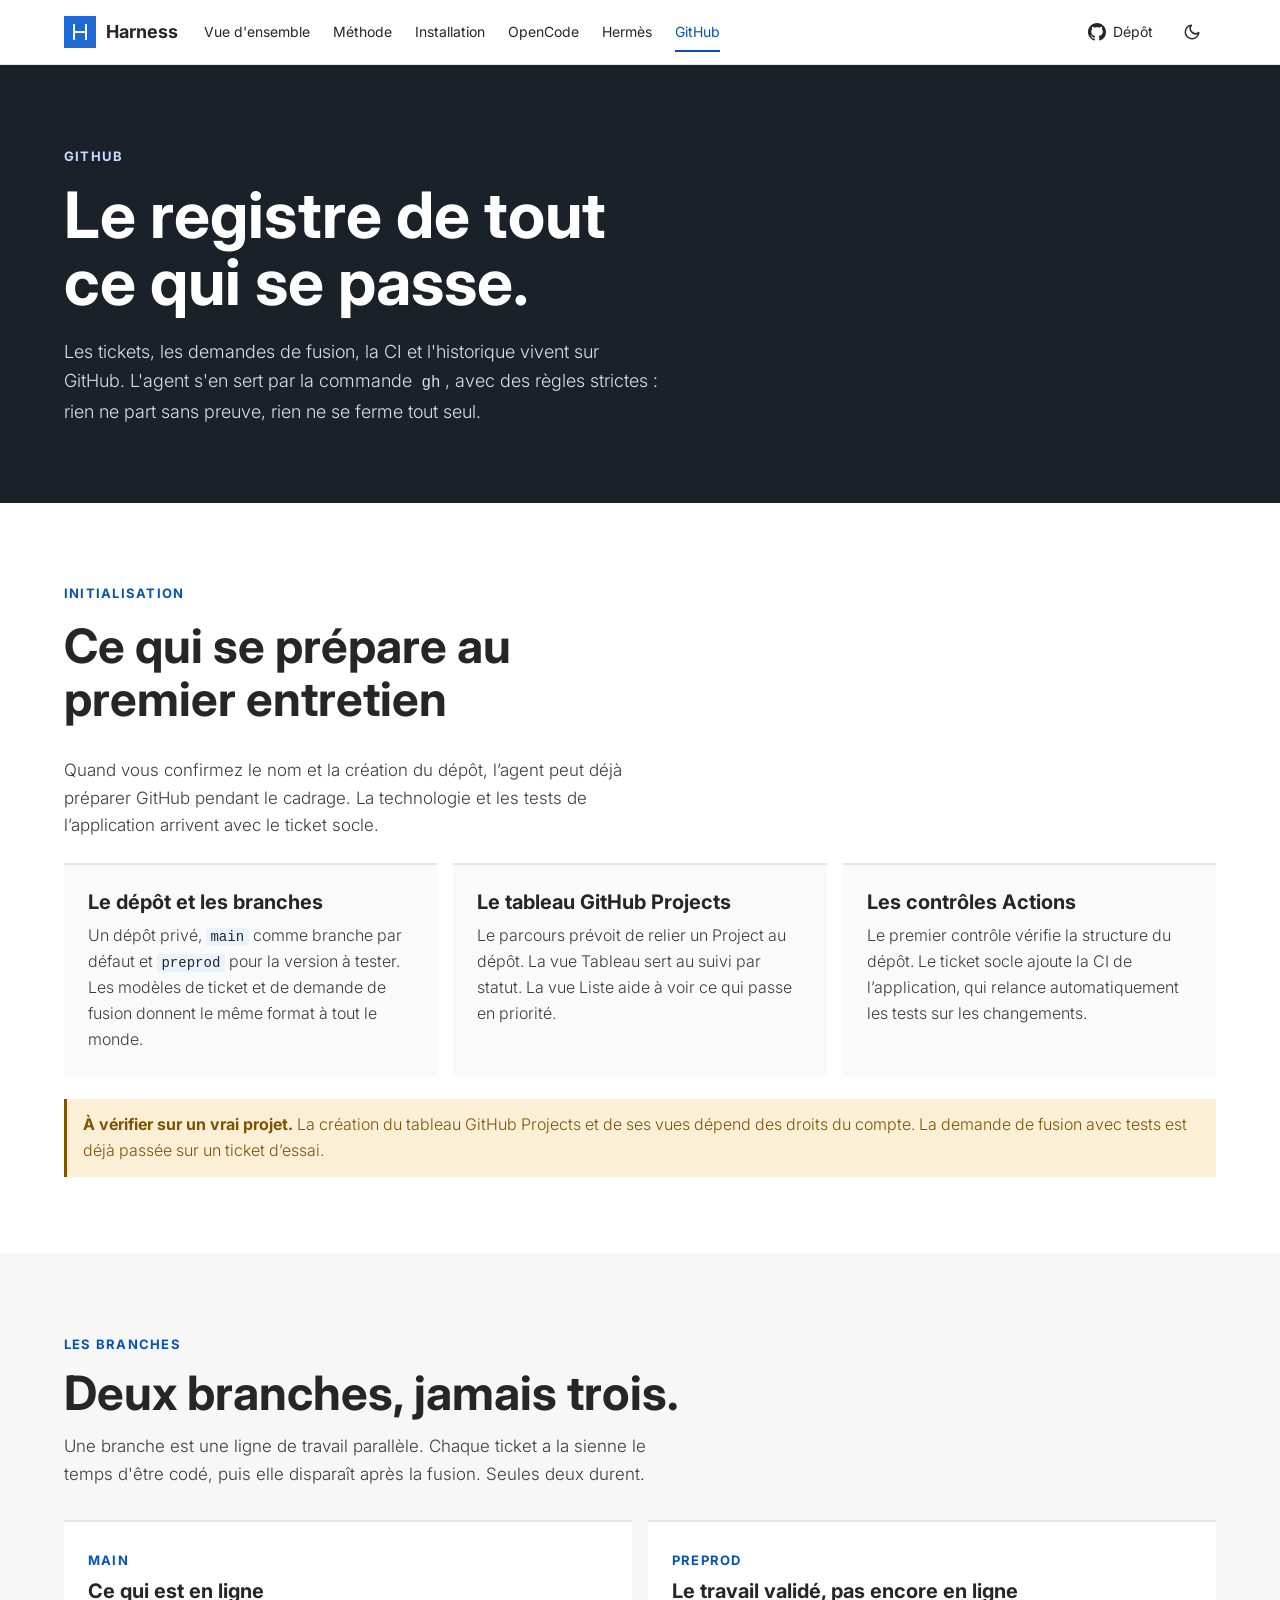
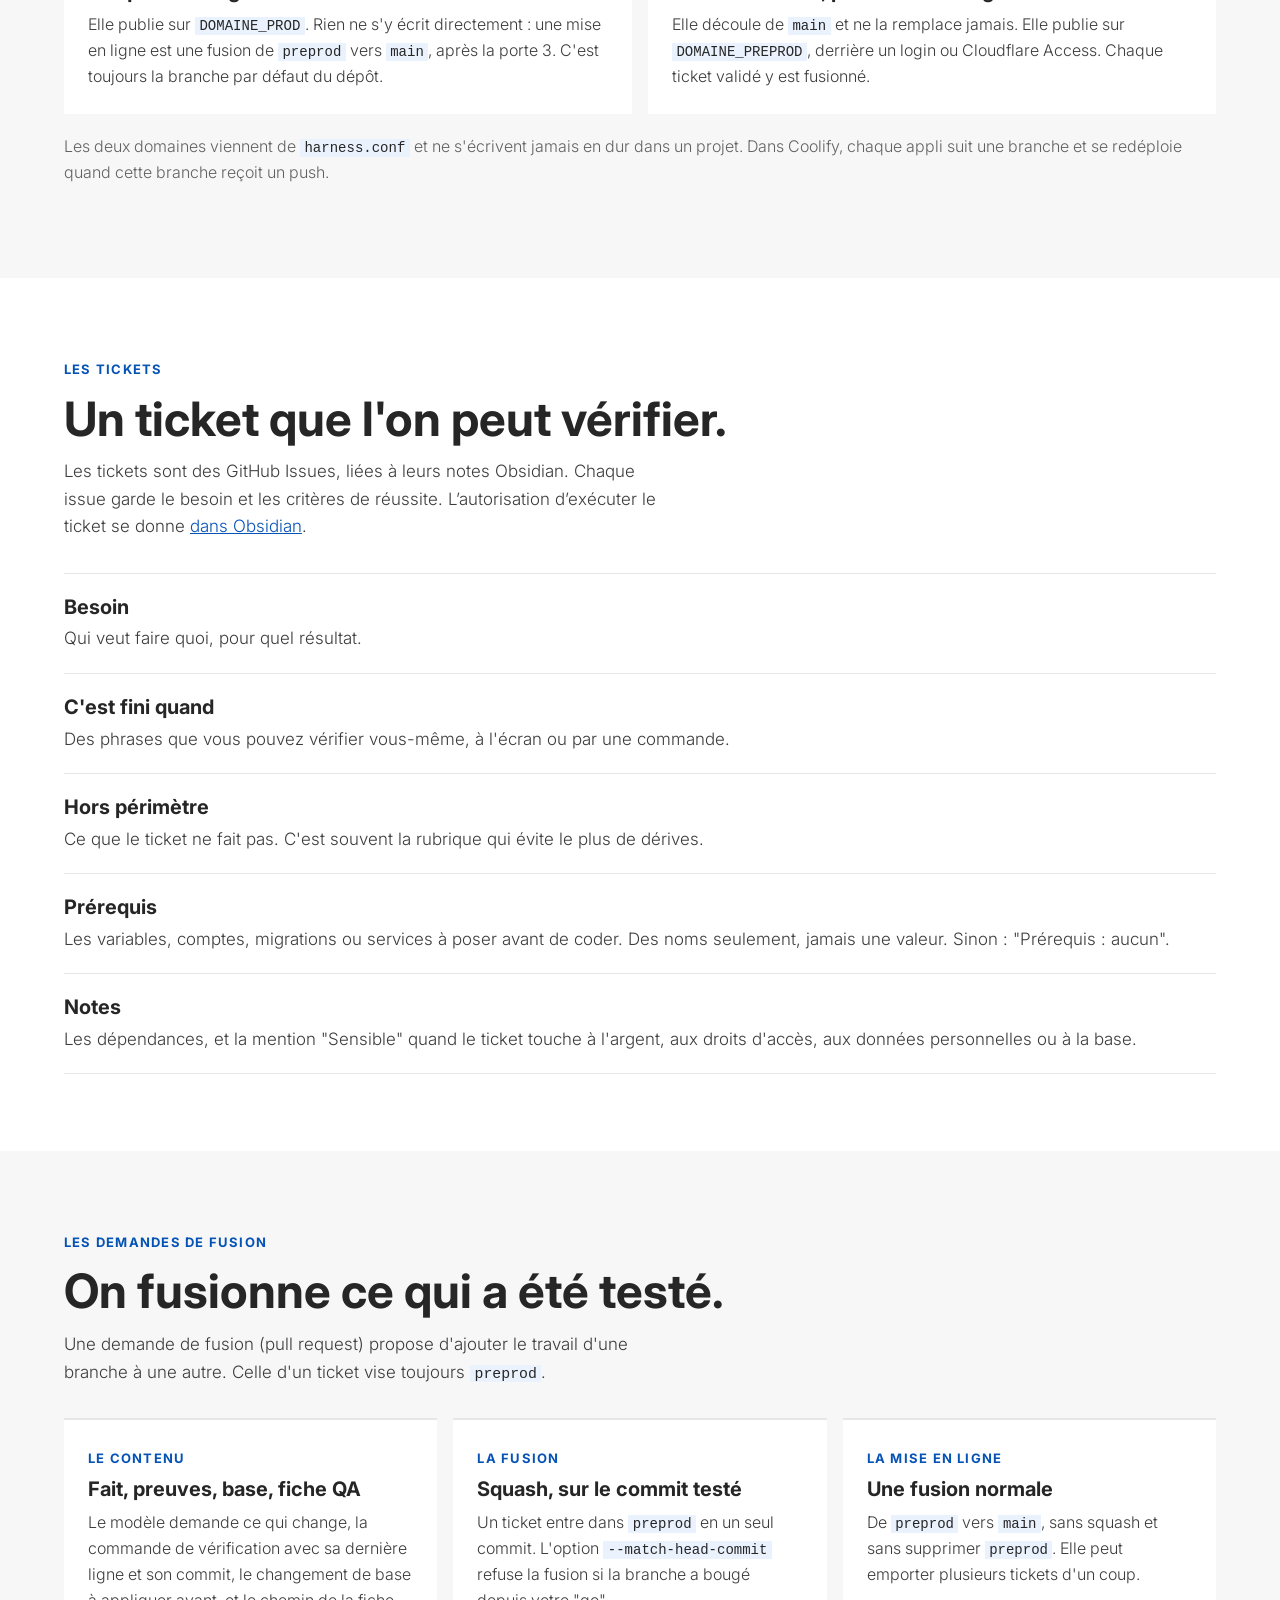
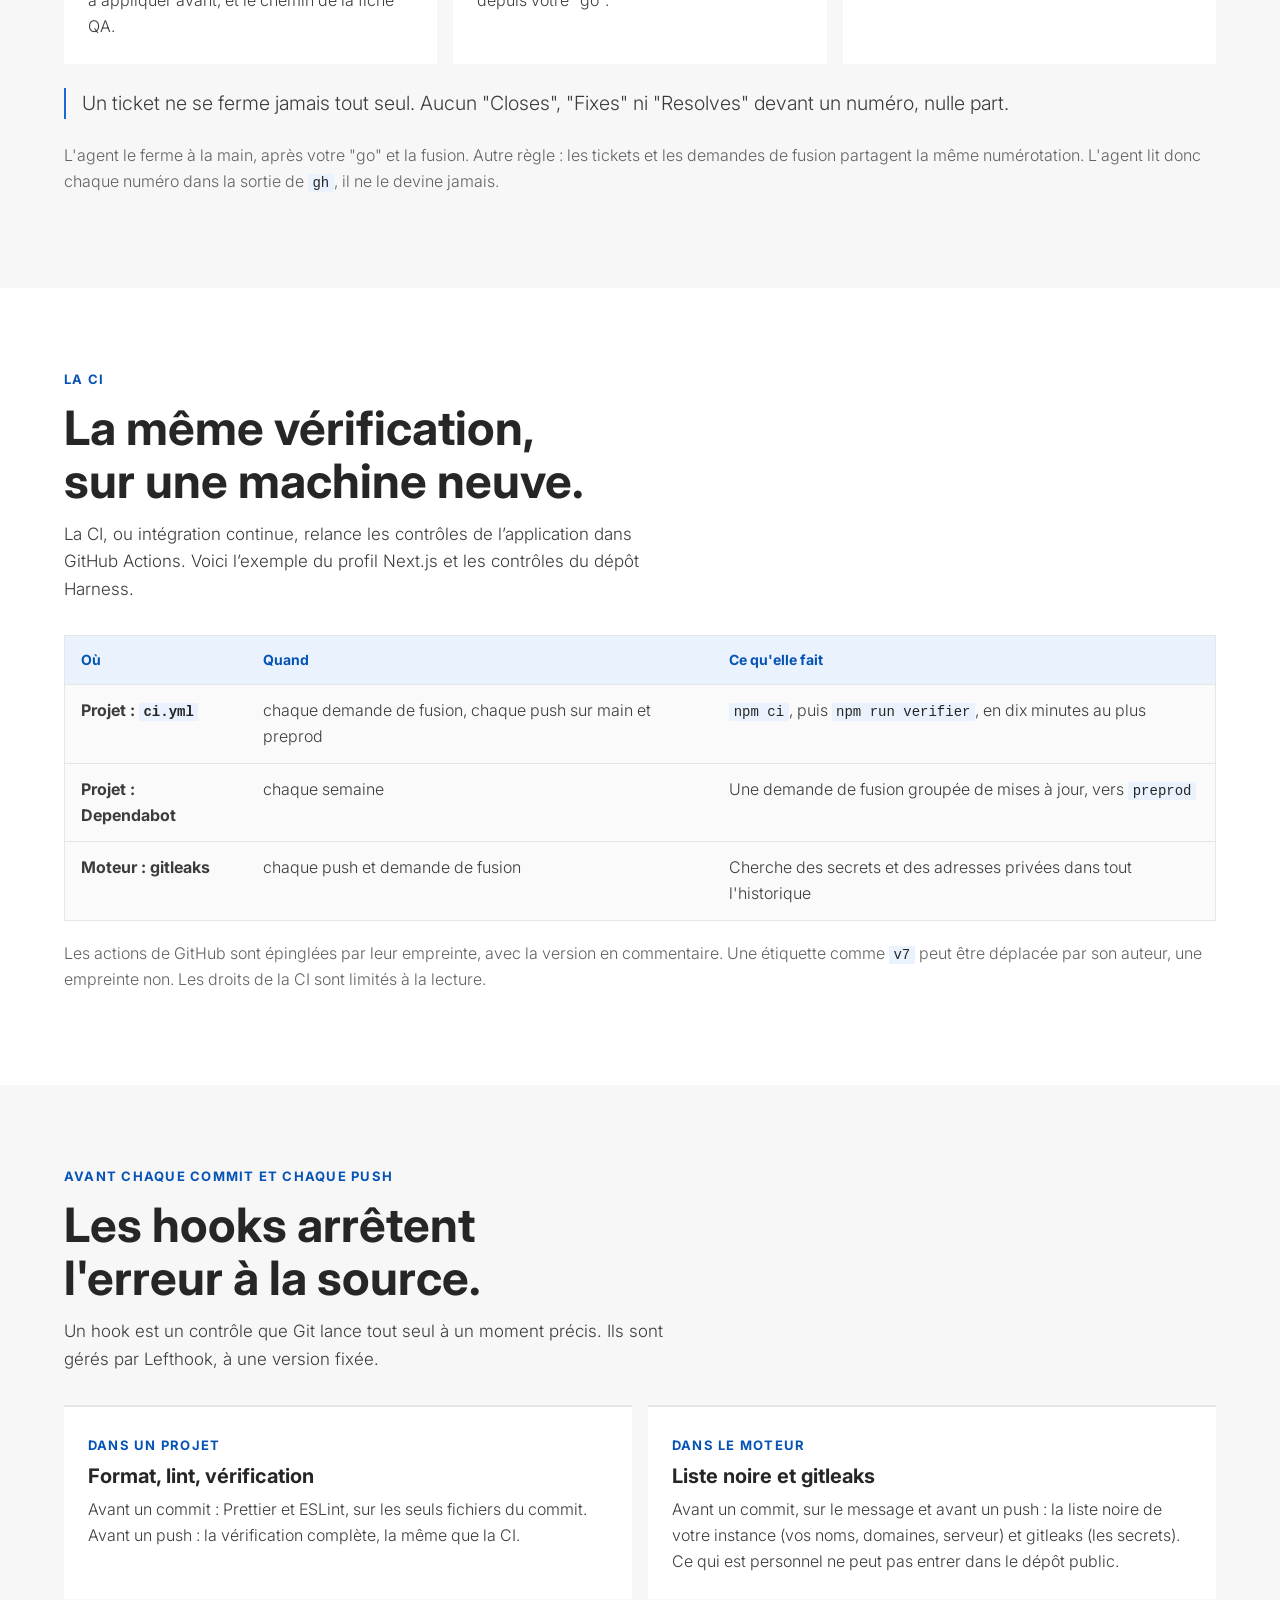
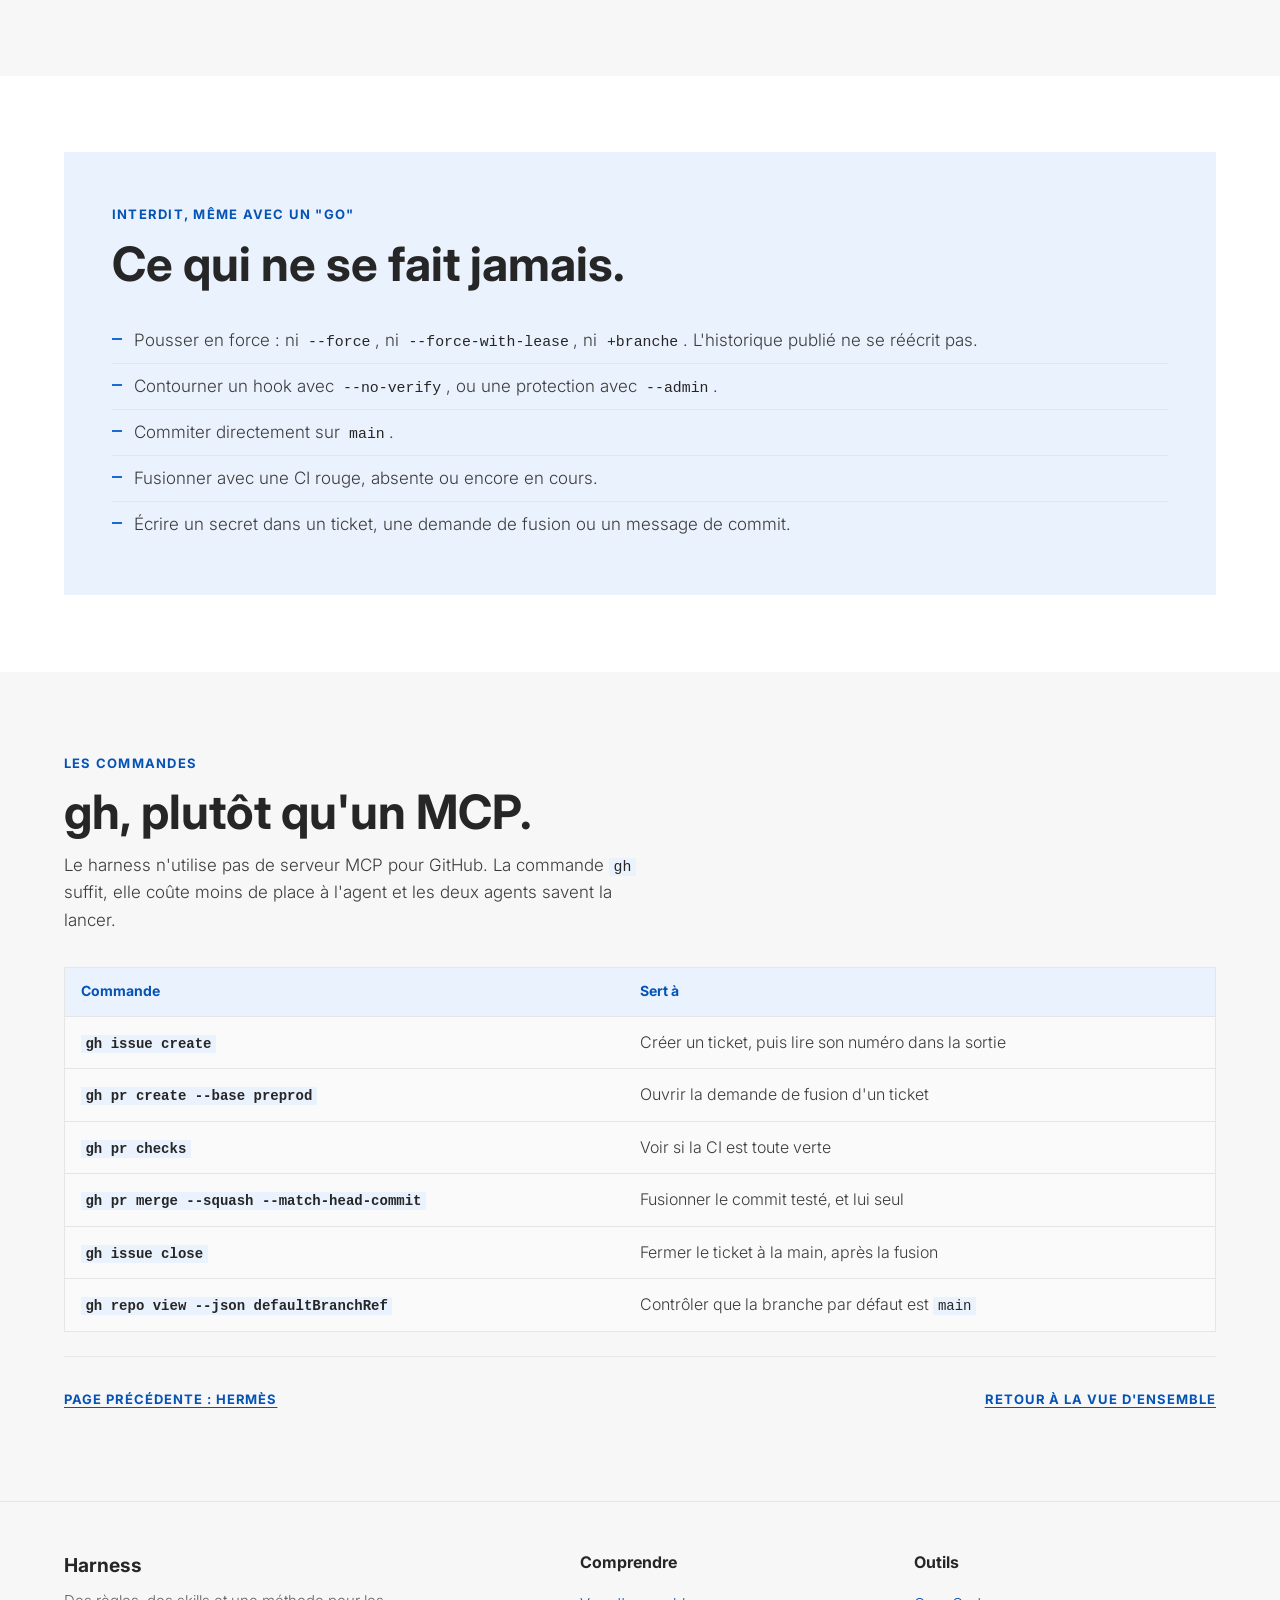
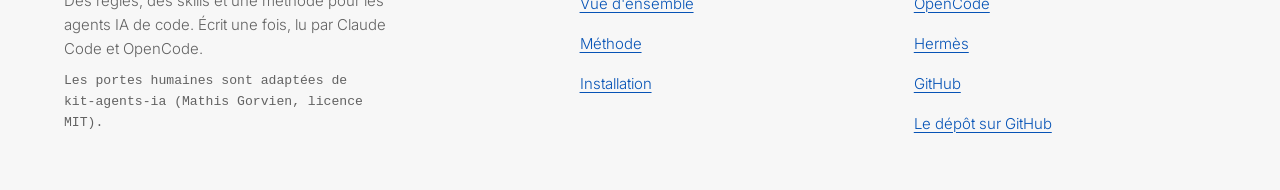
==== commit 4f62b2ab: "Refondre le site Harness et actualiser ses six guides" ====
--- a/site/github.html
+++ b/site/github.html
@@ -5,19 +5,19 @@
 <meta name="viewport" content="width=device-width, initial-scale=1">
 <title>Harness : GitHub</title>
 <meta name="description" content="Comment le harness se sert de GitHub : deux branches, des tickets fins, des demandes de fusion prouvées, la CI et les garde-fous avant chaque push.">
-<script>(function (d) { d.classList.add("js"); try { var t = localStorage.getItem("harness-theme"); if (t === "light" || t === "dark") d.setAttribute("data-theme", t); } catch (e) {} })(document.documentElement)</script>
+<script>(function (d) { try { var t = localStorage.getItem("harness-theme"); if (t === "light" || t === "dark") d.setAttribute("data-theme", t); } catch (e) {} })(document.documentElement)</script>
 <link rel="preconnect" href="https://fonts.googleapis.com">
 <link rel="preconnect" href="https://fonts.gstatic.com" crossorigin>
-<link rel="stylesheet" href="https://fonts.googleapis.com/css2?family=DM+Sans:opsz,wght@9..40,400;9..40,500&family=DM+Serif+Display:ital@0;1&family=JetBrains+Mono&display=swap">
+<link rel="stylesheet" href="https://fonts.googleapis.com/css2?family=Inter:wght@300;400;700&amp;display=swap">
 <link rel="stylesheet" href="assets/style.css">
 <script src="assets/site.js" defer></script>
 </head>
 <body>
 <a class="saut" href="#contenu">Aller au contenu</a>
 <nav class="nav" aria-label="Pages du site">
-  <div class="nav-pilule">
-    <a class="nav-logo" href="index.html">Harness<span>.</span></a>
-    <div class="nav-liens">
+  <div class="nav-interieur">
+    <a class="nav-logo" href="index.html"><span class="marque" aria-hidden="true"></span>Harness</a>
+    <div class="nav-liens" id="pages">
       <a href="index.html">Vue d'ensemble</a>
       <a href="methode.html">Méthode</a>
       <a href="installation.html">Installation</a>
@@ -26,23 +26,39 @@
       <a href="github.html" aria-current="page">GitHub</a>
     </div>
     <div class="nav-actions">
+      <button class="nav-menu" type="button" aria-expanded="false" aria-controls="pages" hidden>Menu</button>
       <a class="nav-depot" href="https://github.com/mPelerin/harness" rel="noopener" aria-label="Le dépôt du harness sur GitHub"><svg viewBox="0 0 16 16" aria-hidden="true" fill="currentColor"><path d="M8 0C3.58 0 0 3.58 0 8c0 3.54 2.29 6.53 5.47 7.59.4.07.55-.17.55-.38 0-.19-.01-.82-.01-1.49-2.01.37-2.53-.49-2.69-.94-.09-.23-.48-.94-.82-1.13-.28-.15-.68-.52-.01-.53.63-.01 1.08.58 1.23.82.72 1.21 1.87.87 2.33.66.07-.52.28-.87.51-1.07-1.78-.2-3.64-.89-3.64-3.95 0-.87.31-1.59.82-2.15-.08-.2-.36-1.02.08-2.12 0 0 .67-.21 2.2.82.64-.18 1.32-.27 2-.27.68 0 1.36.09 2 .27 1.53-1.04 2.2-.82 2.2-.82.44 1.1.16 1.92.08 2.12.51.56.82 1.27.82 2.15 0 3.07-1.87 3.75-3.65 3.95.29.25.54.73.54 1.48 0 1.07-.01 1.93-.01 2.2 0 .21.15.46.55.38A8.01 8.01 0 0016 8c0-4.42-3.58-8-8-8z"/></svg><span>Dépôt</span></a>
-      <button class="nav-theme" type="button" aria-label="Changer de mode"><svg class="lune" viewBox="0 0 24 24" aria-hidden="true" fill="none" stroke="currentColor" stroke-width="2" stroke-linecap="round" stroke-linejoin="round"><path d="M21 12.8A9 9 0 1 1 11.2 3a7 7 0 0 0 9.8 9.8z"/></svg><svg class="soleil" viewBox="0 0 24 24" aria-hidden="true" fill="none" stroke="currentColor" stroke-width="2" stroke-linecap="round"><circle cx="12" cy="12" r="4"/><path d="M12 2v2M12 20v2M4.9 4.9l1.4 1.4M17.7 17.7l1.4 1.4M2 12h2M20 12h2M4.9 19.1l1.4-1.4M17.7 6.3l1.4-1.4"/></svg></button>
+      <button class="nav-theme" type="button" hidden aria-label="Changer de mode"><svg class="lune" viewBox="0 0 24 24" aria-hidden="true" fill="none" stroke="currentColor" stroke-width="2" stroke-linecap="round" stroke-linejoin="round"><path d="M21 12.8A9 9 0 1 1 11.2 3a7 7 0 0 0 9.8 9.8z"/></svg><svg class="soleil" viewBox="0 0 24 24" aria-hidden="true" fill="none" stroke="currentColor" stroke-width="2" stroke-linecap="round"><circle cx="12" cy="12" r="4"/><path d="M12 2v2M12 20v2M4.9 4.9l1.4 1.4M17.7 17.7l1.4 1.4M2 12h2M20 12h2M4.9 19.1l1.4-1.4M17.7 6.3l1.4-1.4"/></svg></button>
     </div>
   </div>
 </nav>
 
-<main id="contenu">
+<main id="contenu" tabindex="-1">
   <header class="hero">
     <div class="conteneur" data-decale="0.1">
       <span class="etiquette apparait">GitHub</span>
       <h1 class="apparait">Le registre <em>de tout</em> ce qui se passe.</h1>
       <p class="hero-texte apparait">Les tickets, les demandes de fusion, la CI et l'historique vivent sur GitHub. L'agent s'en sert par la commande <code>gh</code>, avec des règles strictes : rien ne part sans preuve, rien ne se ferme tout seul.</p>
-      <div class="ligne-degrade apparait"></div>
     </div>
   </header>
 
-  <section style="padding-top:24px">
+  <section id="premier-entretien">
+    <div class="conteneur">
+      <div class="titre-section">
+        <p class="etiquette">Initialisation</p>
+        <h2>Ce qui se prépare au premier entretien</h2>
+      </div>
+      <p class="sous-titre">Quand vous confirmez le nom et la création du dépôt, l’agent peut déjà préparer GitHub pendant le cadrage. La technologie et les tests de l’application arrivent avec le ticket socle.</p>
+      <div class="grille g3">
+        <article class="carte"><h3>Le dépôt et les branches</h3><p>Un dépôt privé, <code>main</code> comme branche par défaut et <code>preprod</code> pour la version à tester. Les modèles de ticket et de demande de fusion donnent le même format à tout le monde.</p></article>
+        <article class="carte"><h3>Le tableau GitHub Projects</h3><p>Le parcours prévoit de relier un Project au dépôt. La vue Tableau sert au suivi par statut. La vue Liste aide à voir ce qui passe en priorité.</p></article>
+        <article class="carte"><h3>Les contrôles Actions</h3><p>Le premier contrôle vérifie la structure du dépôt. Le ticket socle ajoute la CI de l’application, qui relance automatiquement les tests sur les changements.</p></article>
+      </div>
+      <p class="encadre attente"><strong>À vérifier sur un vrai projet.</strong> La création du tableau GitHub Projects et de ses vues dépend des droits du compte. La demande de fusion avec tests est déjà passée sur un ticket d’essai.</p>
+    </div>
+  </section>
+
+  <section>
     <div class="conteneur">
       <div class="titre-section">
         <span class="etiquette apparait">Les branches</span>
@@ -51,7 +67,7 @@
       </div>
       <div class="grille g2" data-decale="0.1">
         <article class="carte apparait"><span class="pastille">main</span><h3>Ce qui est en ligne</h3><p>Elle publie sur <code>DOMAINE_PROD</code>. Rien ne s'y écrit directement : une mise en ligne est une fusion de <code>preprod</code> vers <code>main</code>, après la porte 3. C'est toujours la branche par défaut du dépôt.</p></article>
-        <article class="carte apparait"><span class="pastille">preprod</span><h3>Le travail validé, pas encore en ligne</h3><p>Elle découle de <code>main</code> et ne la remplace jamais. Elle publie sur <code>DOMAINE_PREPROD</code>, derrière un login. Chaque ticket validé y est fusionné.</p></article>
+        <article class="carte apparait"><span class="pastille">preprod</span><h3>Le travail validé, pas encore en ligne</h3><p>Elle découle de <code>main</code> et ne la remplace jamais. Elle publie sur <code>DOMAINE_PREPROD</code>, derrière un login ou Cloudflare Access. Chaque ticket validé y est fusionné.</p></article>
       </div>
       <p class="gris apparait" style="margin-top:20px;font-size:16px">Les deux domaines viennent de <code>harness.conf</code> et ne s'écrivent jamais en dur dans un projet. Dans Coolify, chaque appli suit une branche et se redéploie quand cette branche reçoit un push.</p>
     </div>
@@ -62,7 +78,7 @@
       <div class="titre-section">
         <span class="etiquette apparait">Les tickets</span>
         <h2 class="masque"><span>Un ticket <em>que l'on peut vérifier</em>.</span></h2>
-        <p class="sous-titre apparait">Les tickets sont des GitHub Issues. Le modèle du projet impose cinq rubriques.</p>
+        <p class="sous-titre apparait">Les tickets sont des GitHub Issues, liées à leurs notes Obsidian. Chaque issue garde le besoin et les critères de réussite. L’autorisation d’exécuter le ticket se donne <a href="hermes.html#lancer-un-ticket">dans Obsidian</a>.</p>
       </div>
       <ol class="numerotee" data-decale="0.06">
         <li class="apparait"><div><h3>Besoin</h3><p>Qui veut faire quoi, pour quel résultat.</p></div></li>
@@ -96,7 +112,7 @@
       <div class="titre-section">
         <span class="etiquette apparait">La CI</span>
         <h2 class="masque"><span>La même vérification, <em>sur une machine neuve</em>.</span></h2>
-        <p class="sous-titre apparait">La CI (intégration continue) est un robot de GitHub qui relance les contrôles à chaque demande de fusion. Elle attrape ce qui ne marchait que sur votre PC.</p>
+        <p class="sous-titre apparait">La CI, ou intégration continue, relance les contrôles de l’application dans GitHub Actions. Voici l’exemple du profil Next.js et les contrôles du dépôt Harness.</p>
       </div>
       <div class="tableau-boite apparait">
         <table>
@@ -173,7 +189,7 @@
 <footer class="pied">
   <div class="conteneur pied-grille">
     <div>
-      <b>Harness<span style="color:var(--accent)">.</span></b>
+      <b>Harness</b>
       <p>Des règles, des skills et une méthode pour les agents IA de code. Écrit une fois, lu par Claude Code et OpenCode.</p>
       <p class="mono">Les portes humaines sont adaptées de kit-agents-ia (Mathis Gorvien, licence MIT).</p>
     </div>
--- a/site/assets/style.css
+++ b/site/assets/style.css
@@ -1,342 +1,321 @@
-/* Site du harness. Style suivi : site/DESIGN.md (carnet papier, un seul accent ocre, apparitions floues puis nettes). */
-
 :root {
-  --radius: 10px;
-  --background: #f4f3ee;
-  --foreground: #1f1c18;
-  --card: #fefdfc;
-  --primary: #1f1c18;
-  --primary-foreground: #f4f3ee;
-  --primary-hover: #2d2a27;
-  --muted: #e8e6e1;
-  --muted-foreground: #625f5b;
-  --accent: #bc8b4c;
-  --accent-hover: #a87a3b;
-  --accent-light: #e7d7be;
-  --accent-subtle: #f3ede3;
-  --border: #d9d7d2;
-  --success: #668667;
-  --sombre-fond: #13110d;
-  --sombre-texte: #e8e6e1;
-  --sombre-gris: #7f7c77;
-  --sombre-bord: #302d29;
-  --shadow-float: 0 1px 2px rgba(0,0,0,.02), 0 4px 8px rgba(0,0,0,.03), 0 16px 32px rgba(0,0,0,.05), 0 48px 96px rgba(0,0,0,.07);
-  --shadow-sm: 0 1px 3px rgba(0,0,0,.1), 0 1px 2px -1px rgba(0,0,0,.1);
+  color-scheme: light dark;
+  --canvas: light-dark(#fff, #171d24);
+  --surface: light-dark(#f7f7f7, #202832);
+  --card: light-dark(#fafafa, #242d38);
+  --ink: light-dark(#262626, #f6f8fa);
+  --body: light-dark(#3c3c3c, #d9e1e8);
+  --muted: light-dark(#626262, #bdc8d4);
+  --rule: light-dark(#e6e6e6, #414d5a);
+  --navy: #1a2129;
+  --navy-deep: #101923;
+  --on-dark: #fff;
+  --on-dark-soft: #d9e1e8;
+  --accent: #1c69d4;
+  --accent-active: #0653b6;
+  --link: light-dark(#0653b6, #a8ccff);
+  --tint: light-dark(#eaf2fd, #233b59);
+  --success: light-dark(#17613d, #b6edce);
+  --success-tint: light-dark(#e8f4ec, #213c30);
+  --warning: light-dark(#805300, #ffdf9a);
+  --warning-tint: light-dark(#fbf0d6, #45371f);
+  --gutter: clamp(1.25rem, 5vw, 4rem);
+  --section: clamp(3rem, 6vw, 5rem);
   --ease: cubic-bezier(.22, 1, .36, 1);
-  --serif: "DM Serif Display", Georgia, "Times New Roman", serif;
-  --sans: "DM Sans", system-ui, -apple-system, "Segoe UI", sans-serif;
-  --mono: "JetBrains Mono", ui-monospace, "SFMono-Regular", Menlo, monospace;
-  color-scheme: light;
-}
-
-/* Mode sombre : suit le système, sauf si le visiteur a choisi avec le bouton (data-theme sur html). */
-@media (prefers-color-scheme: dark) {
-  :root:not([data-theme="light"]) {
-    --background: #13110d;
-    --foreground: #e8e6e1;
-    --card: #1a1714;
-    --primary: #e8e6e1;
-    --primary-foreground: #13110d;
-    --primary-hover: #d3d1cb;
-    --muted: #26231f;
-    --muted-foreground: #a09c96;
-    --accent: #c99858;
-    --accent-hover: #dcab6d;
-    --accent-light: #3e3323;
-    --accent-subtle: #231e17;
-    --border: #302d29;
-    /* Le bloc sombre s'inverse : il reste le seul contraste fort de la page. */
-    --sombre-fond: #e8e6e1;
-    --sombre-texte: #13110d;
-    --sombre-gris: #625f5b;
-    --sombre-bord: #d9d7d2;
-    --shadow-float: 0 1px 2px rgba(0,0,0,.2), 0 16px 32px rgba(0,0,0,.3);
-    color-scheme: dark;
-  }
-}
-:root[data-theme="dark"] {
-  --background: #13110d;
-  --foreground: #e8e6e1;
-  --card: #1a1714;
-  --primary: #e8e6e1;
-  --primary-foreground: #13110d;
-  --primary-hover: #d3d1cb;
-  --muted: #26231f;
-  --muted-foreground: #a09c96;
-  --accent: #c99858;
-  --accent-hover: #dcab6d;
-  --accent-light: #3e3323;
-  --accent-subtle: #231e17;
-  --border: #302d29;
-  --sombre-fond: #e8e6e1;
-  --sombre-texte: #13110d;
-  --sombre-gris: #625f5b;
-  --sombre-bord: #d9d7d2;
-  --shadow-float: 0 1px 2px rgba(0,0,0,.2), 0 16px 32px rgba(0,0,0,.3);
-  color-scheme: dark;
-}
+  --sans: Inter, system-ui, -apple-system, "Segoe UI", sans-serif;
+  --mono: ui-monospace, "Cascadia Code", Menlo, monospace;
+}
+:root[data-theme="light"] { color-scheme: light; }
+:root[data-theme="dark"] { color-scheme: dark; }
 
 *, *::before, *::after { box-sizing: border-box; }
-html { -webkit-text-size-adjust: 100%; scroll-behavior: smooth; }
+html { scroll-padding-top: 5.5rem; }
 body {
   margin: 0;
-  background: var(--background);
-  color: var(--foreground);
-  font-family: var(--sans);
-  font-size: 18px;
-  line-height: 1.625;
-  overflow-x: hidden;
+  background: var(--canvas);
+  color: var(--body);
+  font: 300 1.0625rem/1.62 var(--sans);
 }
 img, svg { max-width: 100%; }
-a { color: inherit; }
-::selection { background: var(--accent-light); }
-:focus-visible { outline: 2px solid var(--accent); outline-offset: 3px; border-radius: 4px; }
-
-.saut { position: absolute; left: -9999px; }
-.saut:focus { left: 16px; top: 16px; z-index: 100; background: var(--card); padding: 8px 14px; border-radius: var(--radius); }
-
-.conteneur { max-width: 1024px; margin: 0 auto; padding: 0 40px; }
-@media (max-width: 640px) { .conteneur { padding: 0 16px; } body { font-size: 17px; } }
-
-/* Navigation en pilule flottante */
-.nav {
-  position: fixed; inset: 16px 0 auto 0; z-index: 50;
-  display: flex; justify-content: center; padding: 0 16px;
-  transition: inset .3s var(--ease);
-}
-.nav.serree { inset: 8px 0 auto 0; }
-.nav-pilule {
-  display: flex; align-items: center; gap: 4px; max-width: 100%;
-  padding: 6px 8px; border-radius: 9999px;
-  border: 1px solid color-mix(in srgb, var(--border) 60%, transparent);
-  background: color-mix(in srgb, var(--background) 88%, transparent);
-  backdrop-filter: blur(24px); -webkit-backdrop-filter: blur(24px);
-  box-shadow: var(--shadow-sm);
+a { color: var(--link); }
+button { font-family: inherit; cursor: pointer; }
+[hidden] { display: none !important; }
+:focus-visible { outline: 3px solid var(--link); outline-offset: 3px; }
+::selection { background: var(--tint); color: var(--ink); }
+
+.saut { position: fixed; top: .5rem; left: .5rem; z-index: 6; transform: translateY(-160%); }
+.saut:focus { transform: none; background: var(--canvas); padding: .75rem 1rem; }
+.conteneur { width: min(82rem, 100% - 2 * var(--gutter)); margin-inline: auto; }
+
+.nav { position: sticky; top: 0; z-index: 5; background: var(--canvas); border-bottom: 1px solid var(--rule); }
+.nav-interieur {
+  width: min(82rem, 100% - 2 * var(--gutter));
+  margin-inline: auto;
+  min-height: 4rem;
+  display: flex;
+  align-items: center;
+  gap: clamp(.75rem, 2vw, 2rem);
 }
 .nav-logo {
-  font-family: var(--serif); font-size: 20px; letter-spacing: -.03em;
-  text-decoration: none; padding: 2px 12px 2px 10px; white-space: nowrap;
-}
-.nav-logo span { color: var(--accent); }
-.nav-liens { display: flex; gap: 2px; overflow-x: auto; scrollbar-width: none; flex: 1 1 auto; min-width: 0; }
-.nav-actions { display: flex; align-items: center; gap: 2px; flex-shrink: 0; margin-left: 4px; padding-left: 6px; border-left: 1px solid var(--border); }
-.nav-depot, .nav-theme {
-  display: inline-flex; align-items: center; justify-content: center; gap: 6px; height: 32px; padding: 0 12px;
-  border: 0; border-radius: 9999px; background: none; color: var(--foreground);
-  font: 500 14px var(--sans); text-decoration: none; cursor: pointer; white-space: nowrap;
-  transition: background .2s, color .2s, transform .2s var(--ease);
-}
-.nav-theme { width: 32px; padding: 0; }
-.nav-depot:hover, .nav-theme:hover { background: var(--muted); }
-.nav-depot:active, .nav-theme:active { transform: scale(.94); }
-.nav-depot svg, .nav-theme svg { width: 16px; height: 16px; flex-shrink: 0; }
+  display: inline-flex;
+  align-items: center;
+  flex: none;
+  gap: .65rem;
+  color: var(--ink);
+  font-size: 1.125rem;
+  font-weight: 700;
+  text-decoration: none;
+}
+.marque { display: grid; place-items: center; width: 2rem; height: 2rem; background: var(--accent); color: var(--on-dark); }
+.marque::before {
+  content: "";
+  width: .85rem;
+  height: .95rem;
+  border-inline: 2px solid currentColor;
+  background: linear-gradient(currentColor, currentColor) center / 100% 2px no-repeat;
+}
+.nav-liens { display: flex; flex-wrap: wrap; gap: 0 clamp(.65rem, 1.8vw, 1.75rem); }
+.nav-liens a, .nav-depot, .nav-theme, .nav-menu {
+  display: inline-flex;
+  align-items: center;
+  min-height: 3rem;
+  color: var(--ink);
+  font-size: .875rem;
+  font-weight: 400;
+  text-decoration: none;
+}
+.nav-liens a { position: relative; }
+.nav-liens a:hover, .nav-liens a[aria-current="page"] { color: var(--link); }
+.nav-liens a[aria-current="page"]::after {
+  position: absolute;
+  right: 0;
+  bottom: .25rem;
+  left: 0;
+  height: 2px;
+  background: currentColor;
+  content: "";
+}
+.nav-actions { margin-left: auto; display: flex; align-items: center; flex: none; gap: .35rem; }
+.nav-depot, .nav-theme, .nav-menu {
+  justify-content: center;
+  min-width: 3rem;
+  padding: 0 .6rem;
+  gap: .45rem;
+  border: 0;
+  background: transparent;
+}
+.nav-depot:hover, .nav-theme:hover, .nav-menu:hover { background: var(--surface); }
+.nav-depot svg, .nav-theme svg { width: 1.125rem; height: 1.125rem; flex: none; }
 .nav-theme .soleil, .nav-theme[data-mode="sombre"] .lune { display: none; }
 .nav-theme[data-mode="sombre"] .soleil { display: block; }
-@media (max-width: 640px) { .nav-depot span { display: none; } .nav-depot { width: 32px; padding: 0; } }
-body { transition: background-color .3s, color .3s; }
-.nav-liens::-webkit-scrollbar { display: none; }
-.nav-liens a {
-  font-size: 14px; color: var(--muted-foreground); text-decoration: none;
-  padding: 6px 12px; border-radius: 9999px; white-space: nowrap;
-  transition: color .2s, background .2s;
-}
-.nav-liens a:hover { color: var(--foreground); }
-.nav-liens a[aria-current="page"] { color: var(--primary-foreground); background: var(--primary); }
-@media (max-width: 640px) { .nav-logo { display: none; } }
-
-/* Hero */
-.hero { position: relative; padding: 168px 0 96px; }
-.hero::before {
-  content: ""; position: absolute; inset: 0; z-index: -1; opacity: .07;
-  background: radial-gradient(circle, var(--foreground) 1px, transparent 1px) 0 0 / 24px 24px;
-  -webkit-mask-image: linear-gradient(to bottom, transparent, #000 30%, #000 70%, transparent);
-  mask-image: linear-gradient(to bottom, transparent, #000 30%, #000 70%, transparent);
-}
-.hero-centre { text-align: center; }
-.etiquette {
-  display: inline-block; font-family: var(--mono); font-size: 12px;
-  letter-spacing: .1em; text-transform: uppercase; color: var(--accent);
-}
-h1, h2, h3 { font-family: var(--serif); font-weight: 400; margin: 0; }
-h1 { font-size: clamp(48px, 9vw, 112px); letter-spacing: -.05em; line-height: 1; margin-top: 16px; }
-h1 em, h2 em { font-style: italic; color: var(--accent); }
-.hero-texte { max-width: 600px; color: var(--muted-foreground); margin: 28px 0 0; }
-.hero-centre .hero-texte { margin-left: auto; margin-right: auto; }
-.ligne-degrade { height: 1px; margin-top: 56px; background: linear-gradient(to right, transparent, var(--border), transparent); }
-
-.boutons { display: flex; flex-wrap: wrap; gap: 12px 24px; align-items: center; margin-top: 32px; }
-.hero-centre .boutons { justify-content: center; }
+.nav-menu { font-weight: 700; }
+
+h1, h2, h3, h4 { color: var(--ink); font-weight: 700; text-wrap: balance; margin: 0; }
+h1 { font-size: clamp(2.5rem, 5.25vw, 4rem); line-height: 1.06; }
+h2 { font-size: clamp(2rem, 3.7vw, 3rem); line-height: 1.12; }
+h3 { font-size: 1.25rem; line-height: 1.3; }
+h1 em, h2 em { font-style: normal; }
+p { margin: 0 0 1rem; }
+.hero {
+  position: relative;
+  isolation: isolate;
+  padding-block: var(--section);
+  background: var(--navy);
+  color: var(--on-dark);
+}
+.hero h1, .hero .etiquette { color: var(--on-dark); }
+.hero h1 { max-width: 22ch; margin-top: .7rem; }
+.hero .etiquette { color: #c3dcff; }
+.hero-texte { color: var(--on-dark-soft); max-width: 54ch; font-size: 1.125rem; margin: 1.3rem 0 0; }
+.hero code { background: transparent; color: inherit; }
+.hero a:focus-visible { outline-color: var(--on-dark); }
+.hero-photo { min-height: clamp(30rem, 42vw, 38rem); display: grid; align-items: center; padding-block: var(--section); }
+.hero-photo h1 { max-width: 16ch; }
+.hero-photo .hero-texte { max-width: 39ch; }
+.hero-image { position: absolute; z-index: -2; inset: 0; width: 100%; height: 100%; object-fit: cover; object-position: right 53%; }
+.hero-photo::after {
+  position: absolute;
+  inset: 0;
+  z-index: -1;
+  content: "";
+  background: linear-gradient(90deg, #101923f5 0%, #101923d9 35%, #10192328 68%, transparent 85%);
+}
+
+.etiquette, .pastille {
+  display: inline-block;
+  color: var(--link);
+  font: 700 .8125rem/1.4 var(--sans);
+  letter-spacing: .095em;
+  text-transform: uppercase;
+}
+p.etiquette { margin-bottom: .5rem; }
+.pastille { margin-bottom: .55rem; }
+.boutons { display: flex; flex-wrap: wrap; align-items: center; gap: .75rem 1.25rem; margin-top: 1.6rem; }
 .bouton {
-  display: inline-block; font-weight: 500; font-size: 16px; text-decoration: none;
-  padding: 12px 28px; border-radius: var(--radius);
-  background: var(--primary); color: var(--primary-foreground);
-  transition: all .2s var(--ease);
-}
-.bouton:hover { background: var(--primary-hover); }
-.bouton:active, .lien-fleche:active { transform: scale(.97); }
-.bouton-accent { background: var(--accent); color: #fff; }
-.bouton-accent:hover { background: var(--accent-hover); }
-.lien-fleche { font-size: 16px; font-weight: 500; text-decoration: none; display: inline-block; transition: color .2s; }
-.lien-fleche::after { content: " \203A"; color: var(--accent); }
-.lien-fleche:hover { color: var(--accent); }
-
-/* Sections */
-section { padding: 96px 0; }
-@media (max-width: 640px) { section { padding: 64px 0; } .hero { padding: 128px 0 64px; } }
-.titre-section { max-width: 720px; margin-bottom: 48px; }
-h2 { font-size: clamp(36px, 6vw, 60px); letter-spacing: -.05em; line-height: 1; margin-top: 12px; }
-.sous-titre { color: var(--muted-foreground); max-width: 560px; margin: 20px 0 0; }
-h3 { font-size: 24px; letter-spacing: -.025em; line-height: 1.3; }
-p { margin: 0 0 16px; }
-.gris { color: var(--muted-foreground); }
-.separateur { border: 0; border-top: 1px solid var(--border); margin: 0; }
-code, .mono { font-family: var(--mono); font-size: .82em; }
-code { background: var(--accent-subtle); padding: 1px 6px; border-radius: 4px; }
+  display: inline-flex;
+  min-height: 3rem;
+  align-items: center;
+  justify-content: center;
+  padding: .65rem 1.5rem;
+  border: 1px solid transparent;
+  color: var(--on-dark);
+  background: var(--accent);
+  font-size: .875rem;
+  font-weight: 700;
+  line-height: 1.3;
+  text-align: center;
+  text-decoration: none;
+}
+.bouton:hover, .bouton:active { background: var(--accent-active); }
+.bouton-secondaire { background: transparent; border-color: var(--on-dark); }
+.bouton-secondaire:hover { background: #ffffff18; }
+.lien-fleche {
+  display: inline-flex;
+  align-items: center;
+  min-height: 3rem;
+  color: var(--link);
+  font-size: .8125rem;
+  font-weight: 700;
+  text-decoration: underline;
+  text-transform: uppercase;
+  text-underline-offset: .25em;
+  letter-spacing: .075em;
+}
+.lien-fleche:hover { text-decoration-thickness: 2px; }
+
+section { padding-block: var(--section); }
+main > section:nth-of-type(even), .pied { background: var(--surface); }
+.titre-section { max-width: 46rem; margin-bottom: 2rem; }
+.titre-section h2 { margin-top: .55rem; }
+.sous-titre { max-width: 60ch; margin: .85rem 0 0; color: var(--body); }
+.sous-titre + .grille { margin-top: 1.45rem; }
+.gris { color: var(--muted); }
+.separateur { border: 0; border-top: 1px solid var(--rule); margin: 0; }
+code, .mono { font-family: var(--mono); font-size: .875em; }
+code { overflow-wrap: anywhere; padding: .06rem .28rem; background: var(--tint); color: var(--ink); }
 pre {
-  font-family: var(--mono); font-size: 14px; line-height: 1.6;
-  background: var(--card); border: 1px solid var(--border); border-radius: 14px;
-  padding: 18px 20px; overflow-x: auto; margin: 0 0 16px;
+  overflow-x: auto;
+  padding: 1rem 1.25rem;
+  margin: 0 0 1rem;
+  border: 1px solid var(--rule);
+  background: var(--card);
+  font: .875rem/1.55 var(--mono);
 }
 pre code { background: none; padding: 0; font-size: inherit; }
-
-/* Révélation de titre par masque */
-.masque { display: block; overflow: hidden; padding-bottom: .25em; margin-bottom: -.25em; }
-.masque > span { display: block; }
-
-/* Grilles et cartes */
-.grille { display: grid; gap: 20px; }
+.masque, .masque > span { display: block; }
+
+.grille { display: grid; gap: 1rem; }
 .g2 { grid-template-columns: repeat(2, minmax(0, 1fr)); }
 .g3 { grid-template-columns: repeat(3, minmax(0, 1fr)); }
-@media (max-width: 860px) { .g3 { grid-template-columns: repeat(2, minmax(0, 1fr)); } }
-@media (max-width: 640px) { .g2, .g3 { grid-template-columns: minmax(0, 1fr); } }
+.g4 { grid-template-columns: repeat(4, minmax(0, 1fr)); }
+@media (min-width: 73rem) {
+  .grille-guides { grid-template-columns: repeat(5, minmax(0, 1fr)); }
+}
 .carte {
-  background: var(--card); border: 1px solid var(--border); border-radius: 14px;
-  padding: 24px; box-shadow: var(--shadow-float);
-}
-.carte h3 { margin: 10px 0 8px; }
-.carte p { color: var(--muted-foreground); font-size: 16px; margin: 0; }
-.carte-lien { text-decoration: none; display: block; transition: transform .3s var(--ease); }
-.carte-lien:hover { transform: translateY(-3px); }
-.carte-lien .lien-fleche { margin-top: 14px; }
-.pastille {
-  display: inline-block; font-family: var(--mono); font-size: 11px; letter-spacing: .06em; text-transform: uppercase;
-  padding: 3px 10px; border-radius: 9999px; background: var(--accent-subtle); color: var(--accent);
-}
-
-/* Chiffres */
-.chiffres { display: grid; grid-template-columns: repeat(4, minmax(0, 1fr)); gap: 0; }
-.chiffre { padding: 8px 20px; border-left: 1px dashed var(--border); }
-.chiffre:first-child { border-left: 0; padding-left: 0; }
-.chiffre b { display: block; font-family: var(--serif); font-weight: 400; font-size: clamp(48px, 7vw, 76px); letter-spacing: -.05em; line-height: 1; color: var(--accent); }
-.chiffre span { font-family: var(--mono); font-size: 12px; letter-spacing: .08em; text-transform: uppercase; color: var(--muted-foreground); }
-@media (max-width: 640px) {
-  .chiffres { grid-template-columns: repeat(2, minmax(0, 1fr)); row-gap: 28px; }
-  .chiffre:nth-child(3) { border-left: 0; padding-left: 0; }
-}
-
-/* Listes numérotées 01, 02... */
-.numerotee { list-style: none; padding: 0; margin: 0; counter-reset: n; }
-.numerotee > li {
-  counter-increment: n; display: grid; grid-template-columns: 56px minmax(0, 1fr); gap: 8px;
-  padding: 22px 0; border-top: 1px dashed var(--border);
-}
-.numerotee > li:last-child { border-bottom: 1px dashed var(--border); }
-.numerotee > li::before { content: counter(n, decimal-leading-zero); font-family: var(--mono); font-size: 13px; color: var(--accent); padding-top: 6px; }
-.numerotee h3 { font-size: 22px; margin-bottom: 4px; }
-.numerotee p { color: var(--muted-foreground); margin: 0; font-size: 17px; }
-
-/* Puces à barre d'accent */
+  min-width: 0;
+  padding: 1.5rem;
+  background: var(--card);
+  border-top: 2px solid var(--rule);
+}
+main > section:nth-of-type(even) .carte { background: var(--canvas); }
+.carte h3 { margin-bottom: .5rem; }
+.carte p { font-size: 1rem; margin: 0; }
+.carte-lien { display: flex; flex-direction: column; color: var(--ink); text-decoration: none; }
+.carte-lien:hover, .carte-lien:focus-visible { border-top-color: var(--accent); background: var(--tint); }
+.carte-lien .lien-fleche { margin-top: auto; padding-top: .55rem; }
+.exemples .meta { display: flex; flex-wrap: wrap; align-items: baseline; gap: .2rem .65rem; margin-bottom: .65rem; }
+.exemples .meta span:not(.etiquette) { color: var(--muted); font-size: .875rem; }
+.exemples .carte p { padding-left: .7rem; border-left: 2px solid var(--accent); }
+
+.chiffres { display: grid; grid-template-columns: repeat(4, minmax(0, 1fr)); gap: 1.25rem; }
+.chiffre { padding-left: 1.25rem; border-left: 1px solid var(--rule); }
+.chiffre b { display: block; font-size: clamp(2rem, 4.5vw, 3rem); line-height: 1.1; color: var(--link); }
+.chiffre span { display: block; margin-top: .35rem; font-size: .875rem; color: var(--muted); }
+
+.numerotee { list-style: none; padding: 0; margin: 0; }
+.numerotee > li { padding-block: 1.25rem; border-top: 1px solid var(--rule); }
+.numerotee > li:last-child { border-bottom: 1px solid var(--rule); }
+.numerotee h3 { margin-bottom: .35rem; }
+.numerotee p { margin: 0; }
 .puces { list-style: none; padding: 0; margin: 0; }
-.puces li { position: relative; padding: 8px 0 8px 26px; }
-.puces li::before { content: ""; position: absolute; left: 0; top: 21px; width: 12px; height: 2px; background: var(--accent); }
-
-/* Citation */
-.citation { font-family: var(--serif); font-style: italic; font-size: 24px; line-height: 1.4; border-left: 2px solid var(--accent); padding-left: 20px; margin: 24px 0; }
-
-/* Le seul bloc sombre de la page */
-.sombre {
-  background: var(--sombre-fond); color: var(--sombre-texte);
-  border-radius: 18px; padding: 56px 48px; box-shadow: var(--shadow-float);
-}
-.sombre .gris, .sombre p { color: var(--sombre-gris); }
-.sombre .puces li { border-top: 1px dashed var(--sombre-bord); color: var(--sombre-texte); }
-.sombre .puces li:first-child { border-top: 0; }
-.sombre code { background: transparent; border: 1px solid var(--sombre-bord); color: var(--sombre-texte); }
-@media (max-width: 640px) { .sombre { padding: 36px 20px; } }
-
-/* Tableaux */
-.tableau-boite { overflow-x: auto; border: 1px solid var(--border); border-radius: 14px; background: var(--card); }
-table { border-collapse: collapse; width: 100%; font-size: 16px; }
-th, td { text-align: left; padding: 14px 18px; vertical-align: top; border-top: 1px dashed var(--border); }
-thead th { border-top: 0; font-family: var(--mono); font-weight: 400; font-size: 12px; letter-spacing: .08em; text-transform: uppercase; color: var(--accent); background: var(--accent-subtle); }
-td:first-child { font-weight: 500; white-space: nowrap; }
-
-/* Frise d'étapes */
-.frise { position: relative; list-style: none; margin: 0; padding: 0 0 0 36px; }
-.frise::before { content: ""; position: absolute; left: 7px; top: 8px; bottom: 8px; width: 1px; background: var(--border); }
-.frise::after { content: ""; position: absolute; left: 7px; top: 8px; bottom: 8px; width: 1px; background: var(--accent); transform-origin: top; transform: scaleY(var(--remplissage, 0)); }
-.frise > li { position: relative; padding: 0 0 36px; }
+.puces li { position: relative; padding: .55rem 0 .55rem 1.35rem; }
+.puces li::before { content: ""; position: absolute; left: 0; top: 1.25rem; width: .6rem; height: 2px; background: var(--accent); }
+.citation { border-left: 2px solid var(--accent); padding-left: 1rem; margin: 1.5rem 0; font-size: 1.22rem; }
+.sombre { background: var(--tint); padding: clamp(1.25rem, 4vw, 3rem); }
+.sombre h2 { margin-top: .55rem; }
+.sombre .puces li + li { border-top: 1px solid var(--rule); }
+.encadre { border-left: 3px solid; padding: .8rem 1rem; margin: 1.4rem 0 0; font-size: 1rem; }
+.preuve { color: var(--success); background: var(--success-tint); }
+.attente { color: var(--warning); background: var(--warning-tint); }
+
+.tableau-boite { overflow-x: auto; border: 1px solid var(--rule); background: var(--card); }
+table { border-collapse: collapse; width: 100%; font-size: 1rem; }
+th, td { text-align: left; padding: .8rem 1rem; vertical-align: top; border-top: 1px solid var(--rule); }
+thead th { border-top: 0; font-size: .875rem; font-weight: 700; color: var(--link); background: var(--tint); }
+td:first-child { font-weight: 700; }
+.frise { position: relative; list-style: none; margin: 0; padding: 0 0 0 2.2rem; max-width: 53rem; }
+.frise::before { content: ""; position: absolute; left: .4rem; top: .43rem; bottom: 2rem; width: 1px; background: var(--rule); }
+.frise > li { position: relative; padding-bottom: 1.6rem; }
 .frise > li:last-child { padding-bottom: 0; }
 .frise > li::before {
-  content: ""; position: absolute; z-index: 1; left: -36px; top: 8px; width: 15px; height: 15px; border-radius: 50%;
-  background: var(--background); border: 2px solid var(--accent);
+  content: "";
+  position: absolute;
+  left: -2.2rem;
+  top: .43rem;
+  width: .85rem;
+  height: .85rem;
+  background: var(--canvas);
+  border: 2px solid var(--accent);
 }
 .frise .porte::before { background: var(--accent); }
-.frise h3 { font-size: 24px; }
-.frise p { color: var(--muted-foreground); margin: 6px 0 0; }
-
-/* Pile de cartes qui tourne */
-.pile { position: relative; height: 270px; max-width: 420px; margin: 56px auto 0; }
-.pile .carte {
-  position: absolute; inset: 0 0 auto 0; transform-origin: center top; text-align: left;
-  transition: transform .9s var(--ease), opacity .9s var(--ease);
-}
-.pile .carte p { font-family: var(--serif); font-style: italic; font-size: 21px; line-height: 1.4; color: var(--foreground); border-left: 2px solid var(--accent); padding-left: 16px; margin: 14px 0; }
-.pile .meta { display: flex; justify-content: space-between; align-items: center; font-family: var(--mono); font-size: 12px; color: var(--muted-foreground); }
-.pile .meta .etiquette { font-size: 11px; }
-.pile [data-pos="0"] { transform: translateY(0) scale(1); opacity: 1; z-index: 3; }
-.pile [data-pos="1"] { transform: translateY(-10px) scale(.95); opacity: 1; z-index: 2; }
-.pile [data-pos="2"] { transform: translateY(-20px) scale(.9); opacity: .5; z-index: 1; }
-.pile [data-pos="3"] { transform: translateY(-10px) scale(.95); opacity: 0; z-index: 0; }
-
-/* Appel final avec glyphe en filigrane */
-.final { position: relative; text-align: center; padding: 120px 0; overflow: hidden; }
-.final::before {
-  content: "&"; position: absolute; left: 50%; top: 50%; transform: translate(-50%, -54%);
-  font-family: var(--serif); font-size: clamp(260px, 40vw, 440px); line-height: 1; color: var(--accent-light); z-index: -1;
-}
-.final .sous-titre { margin-left: auto; margin-right: auto; }
-.final .boutons { justify-content: center; }
-
-/* Pied de page */
-.pied { border-top: 1px solid var(--border); padding: 48px 0 64px; font-size: 15px; color: var(--muted-foreground); }
-.pied-grille { display: grid; grid-template-columns: 2fr 1fr 1fr; gap: 32px; }
-.pied b { font-family: var(--serif); font-weight: 400; font-size: 22px; color: var(--foreground); }
-.pied h4 { font-family: var(--mono); font-weight: 400; font-size: 12px; letter-spacing: .1em; text-transform: uppercase; color: var(--accent); margin: 0 0 10px; }
+.frise h3 { margin-block: .2rem .35rem; }
+.frise p { margin: 0; }
+
+main > section.final { background: var(--tint); }
+.final h2 { margin-top: .55rem; }
+.pied { padding-block: 3rem; border-top: 1px solid var(--rule); font-size: .9375rem; color: var(--muted); }
+.pied-grille { display: grid; grid-template-columns: minmax(0, 1.6fr) repeat(2, minmax(0, 1fr)); gap: 2rem; }
+.pied b { font-size: 1.2rem; color: var(--ink); }
+.pied p { max-width: 38ch; margin: .5rem 0 0; }
+.pied h4 { font-size: 1rem; margin: 0 0 .5rem; }
 .pied ul { list-style: none; margin: 0; padding: 0; }
-.pied li { padding: 3px 0; }
-.pied a { text-decoration: none; }
-.pied a:hover { color: var(--foreground); }
-@media (max-width: 640px) { .pied-grille { grid-template-columns: 1fr; } }
-
-/* Page suivante */
-.suivant { display: flex; justify-content: space-between; gap: 16px; flex-wrap: wrap; padding: 40px 0 0; border-top: 1px dashed var(--border); margin-top: 24px; }
-
-/* Animations : seulement si le script tourne et que l'utilisateur ne demande pas moins de mouvement */
+.pied a { display: inline-flex; align-items: center; min-height: 2.5rem; text-underline-offset: .2em; }
+.suivant { display: flex; justify-content: space-between; flex-wrap: wrap; gap: .6rem 1rem; padding-top: 1.2rem; border-top: 1px solid var(--rule); margin-top: 1.5rem; }
+.vivant::before { content: ""; display: inline-block; width: .45rem; height: .45rem; background: var(--success); margin-inline-end: .45rem; vertical-align: .1rem; }
+
 @media (prefers-reduced-motion: no-preference) {
-  .js .apparait { opacity: 0; filter: blur(4px); transform: translateY(var(--y, 20px)); transition: opacity .8s var(--ease) var(--d, 0s), filter .8s var(--ease) var(--d, 0s), transform .8s var(--ease) var(--d, 0s); }
-  .js .apparait.vu { opacity: 1; filter: blur(0); transform: none; }
-  .js .masque > span { transform: translateY(110%); filter: blur(4px); transition: transform .9s var(--ease) var(--d, 0s), filter .9s var(--ease) var(--d, 0s); }
-  .js .masque.vu > span { transform: none; filter: blur(0); }
-  .js .frise::after { transition: transform 1.6s var(--ease); }
-  @keyframes respire { 0%, 100% { color: var(--accent); } 50% { color: var(--accent-hover); } }
-  h1 em { animation: respire 8s ease-in-out infinite; }
-  @keyframes point-vivant { 0%, 100% { opacity: 1; } 50% { opacity: .4; } }
-  .vivant::before { animation: point-vivant 2s ease-in-out infinite; }
-}
-.vivant::before { content: ""; display: inline-block; width: 7px; height: 7px; border-radius: 50%; background: var(--success); margin-right: 8px; vertical-align: 1px; }
-@media (prefers-reduced-motion: reduce) {
-  html { scroll-behavior: auto; }
-  .pile .carte { transition: none; }
-  .frise::after { transform: none; }
-}
+  .apparait.vu, .masque.vu { animation: apparition .5s var(--ease) var(--d, 0s) both; }
+  @keyframes apparition {
+    from { opacity: .65; transform: translateY(.3rem); }
+    to { opacity: 1; transform: none; }
+  }
+}
+@media (max-width: 68rem) {
+  .g4 { grid-template-columns: repeat(2, minmax(0, 1fr)); }
+  .nav-depot span { display: none; }
+}
+@media (min-width: 48rem) {
+  .nav-menu { display: none; }
+}
+@media (max-width: 54rem) {
+  .g3 { grid-template-columns: repeat(2, minmax(0, 1fr)); }
+}
+@media (max-width: 47.99rem) {
+  .nav-interieur { flex-wrap: wrap; gap: 0; }
+  .nav-liens {
+    order: 3;
+    width: 100%;
+    display: grid;
+    grid-template-columns: repeat(2, minmax(0, 1fr));
+    gap: 0 1rem;
+    padding-bottom: .5rem;
+  }
+  .nav-liens a { border-top: 1px solid var(--rule); }
+  .nav-liens a[aria-current="page"]::after { width: 2rem; }
+  .hero-photo { align-items: end; padding-top: 12rem; min-height: 0; }
+  .hero-photo .hero-image { height: 68%; object-position: right top; }
+  .hero-photo::after { background: linear-gradient(0deg, #101923 0%, #101923 40%, #101923ba 62%, transparent 93%); }
+  .g2, .g3, .g4, .pied-grille { grid-template-columns: minmax(0, 1fr); }
+  .chiffres { grid-template-columns: repeat(2, minmax(0, 1fr)); }
+  .carte { padding: 1.2rem; }
+}
